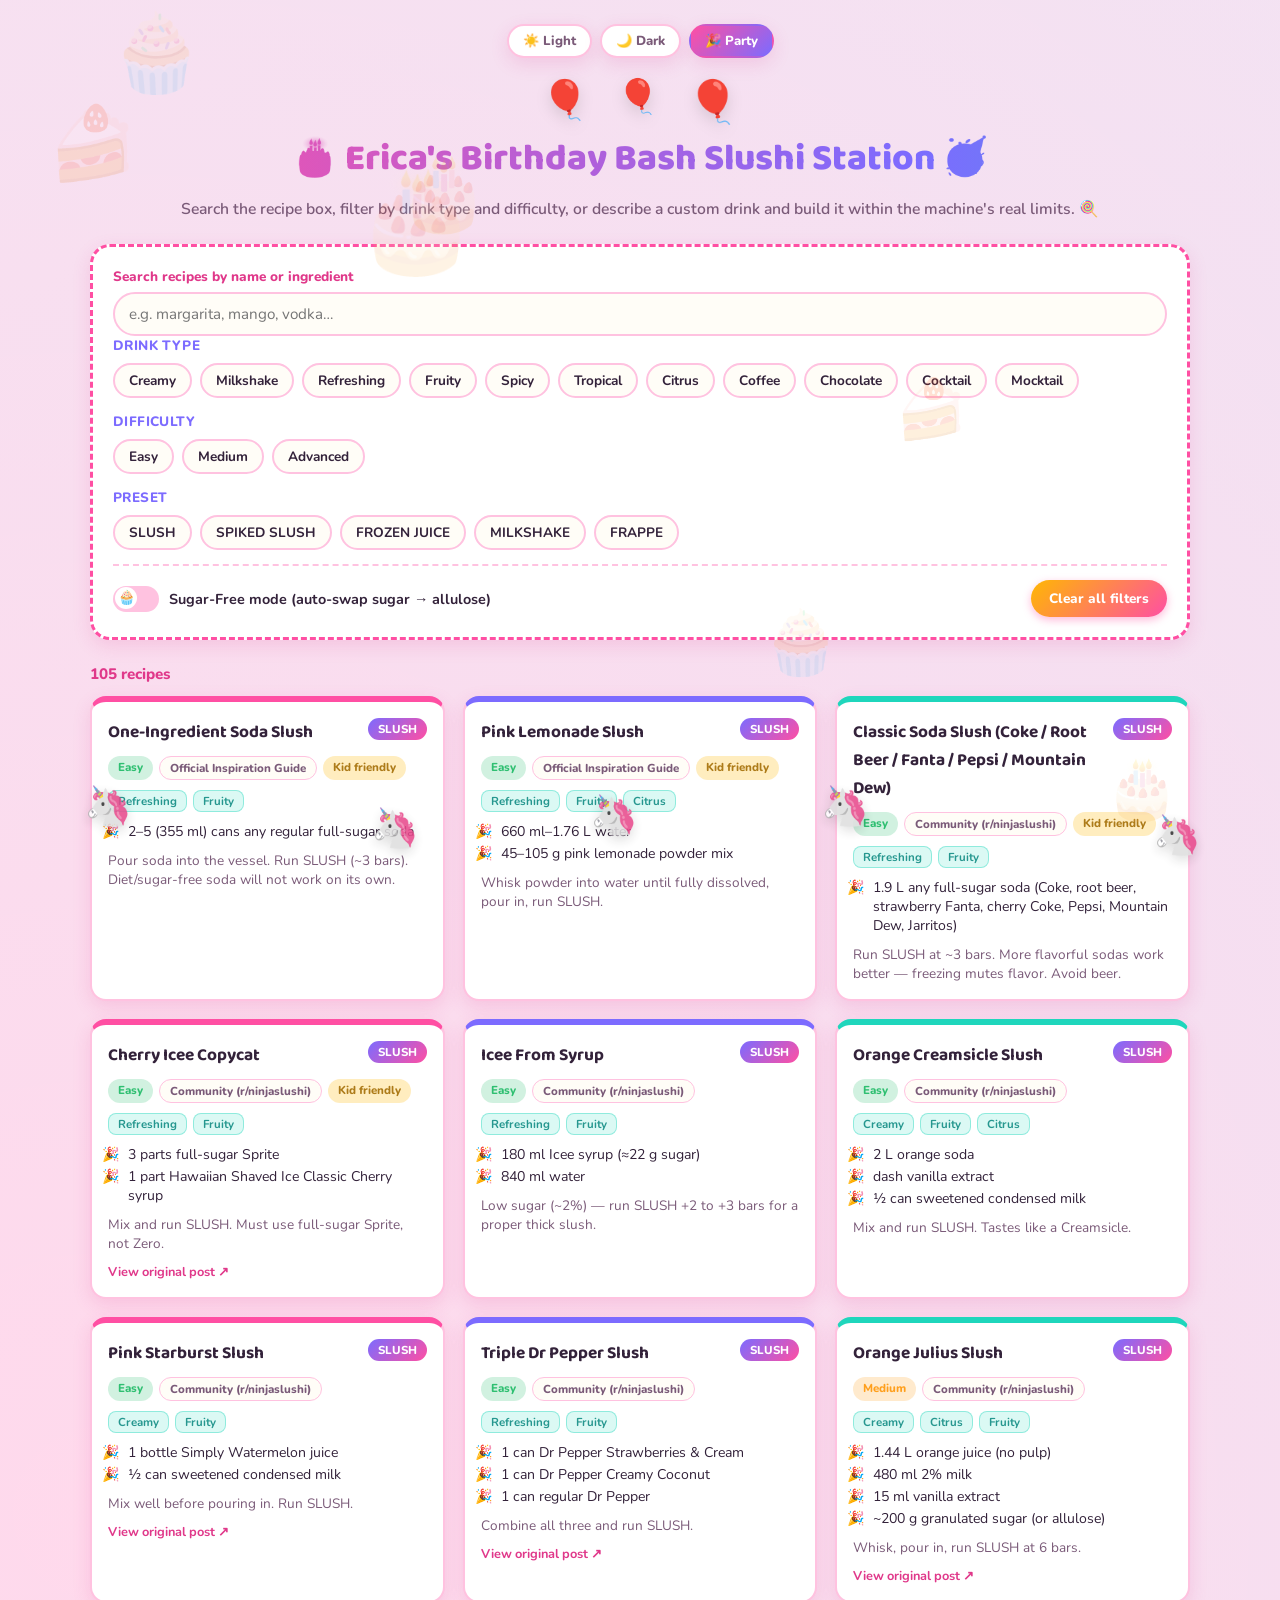
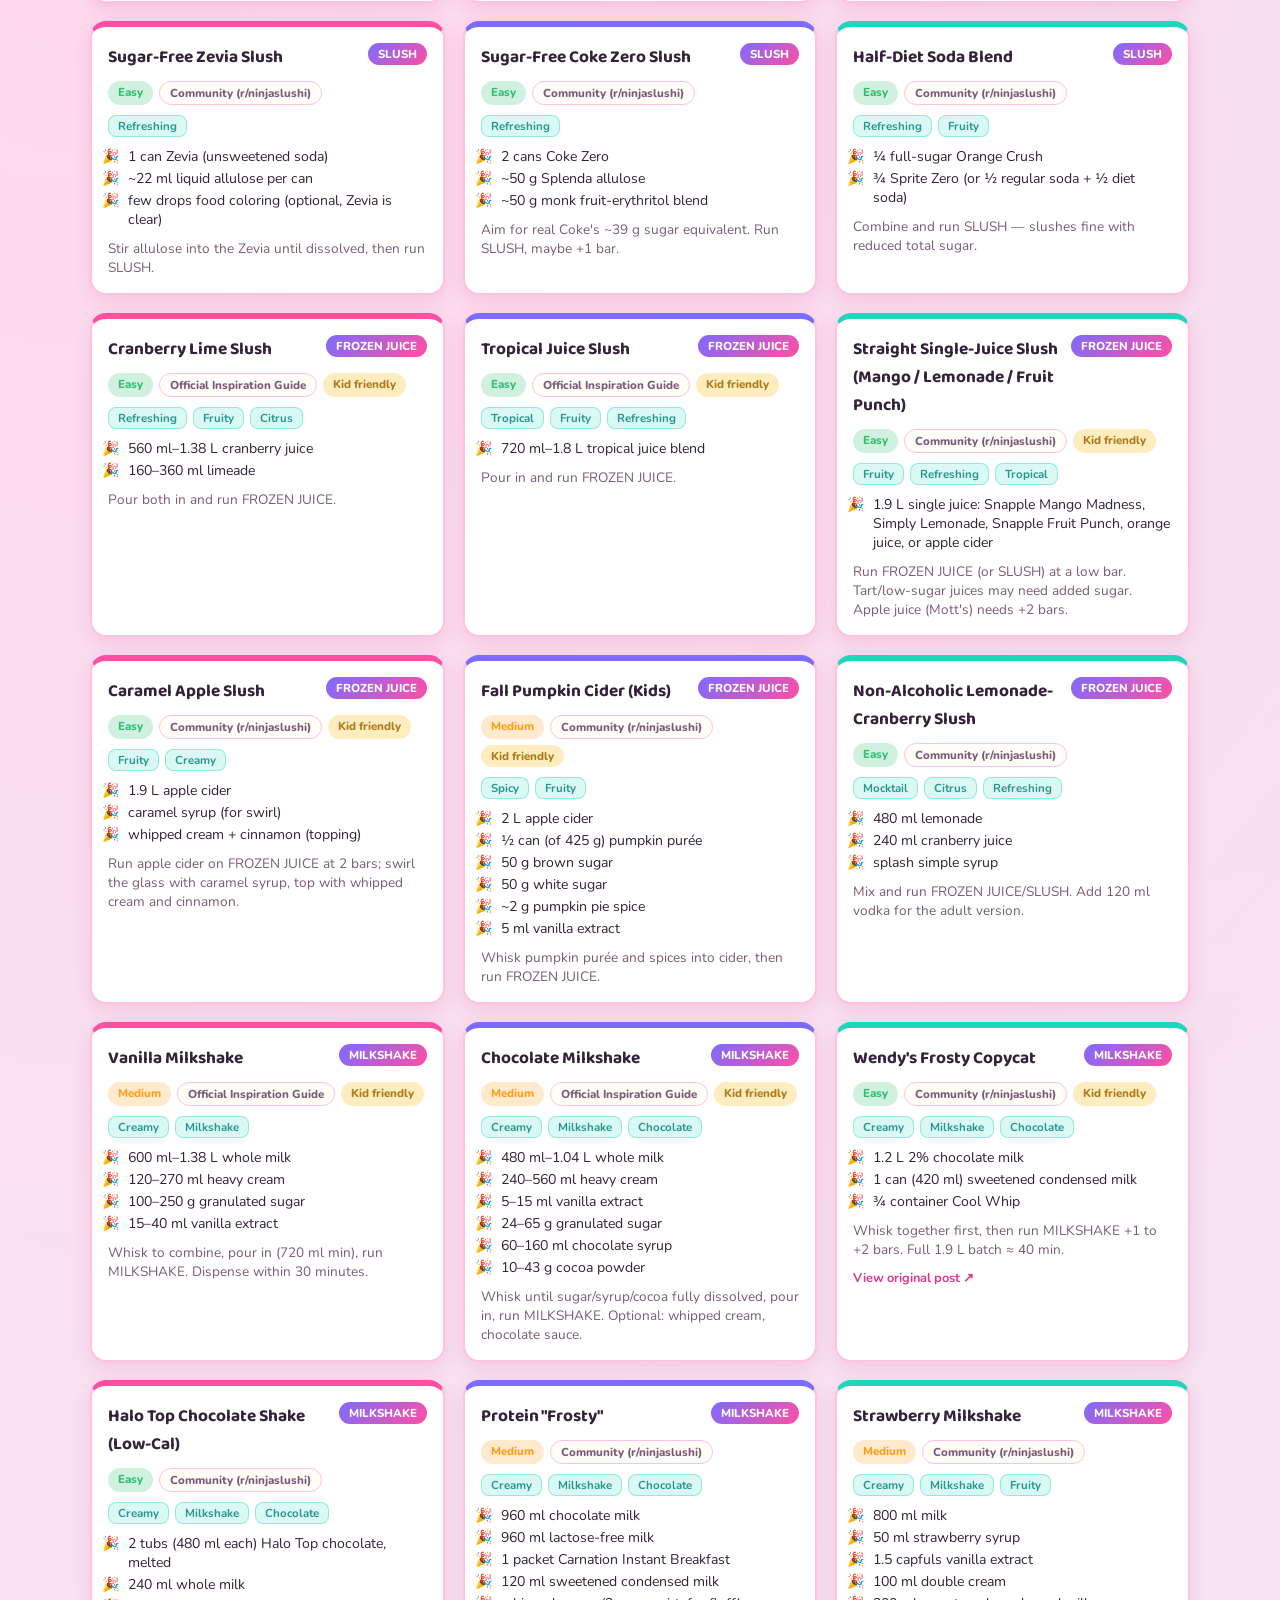
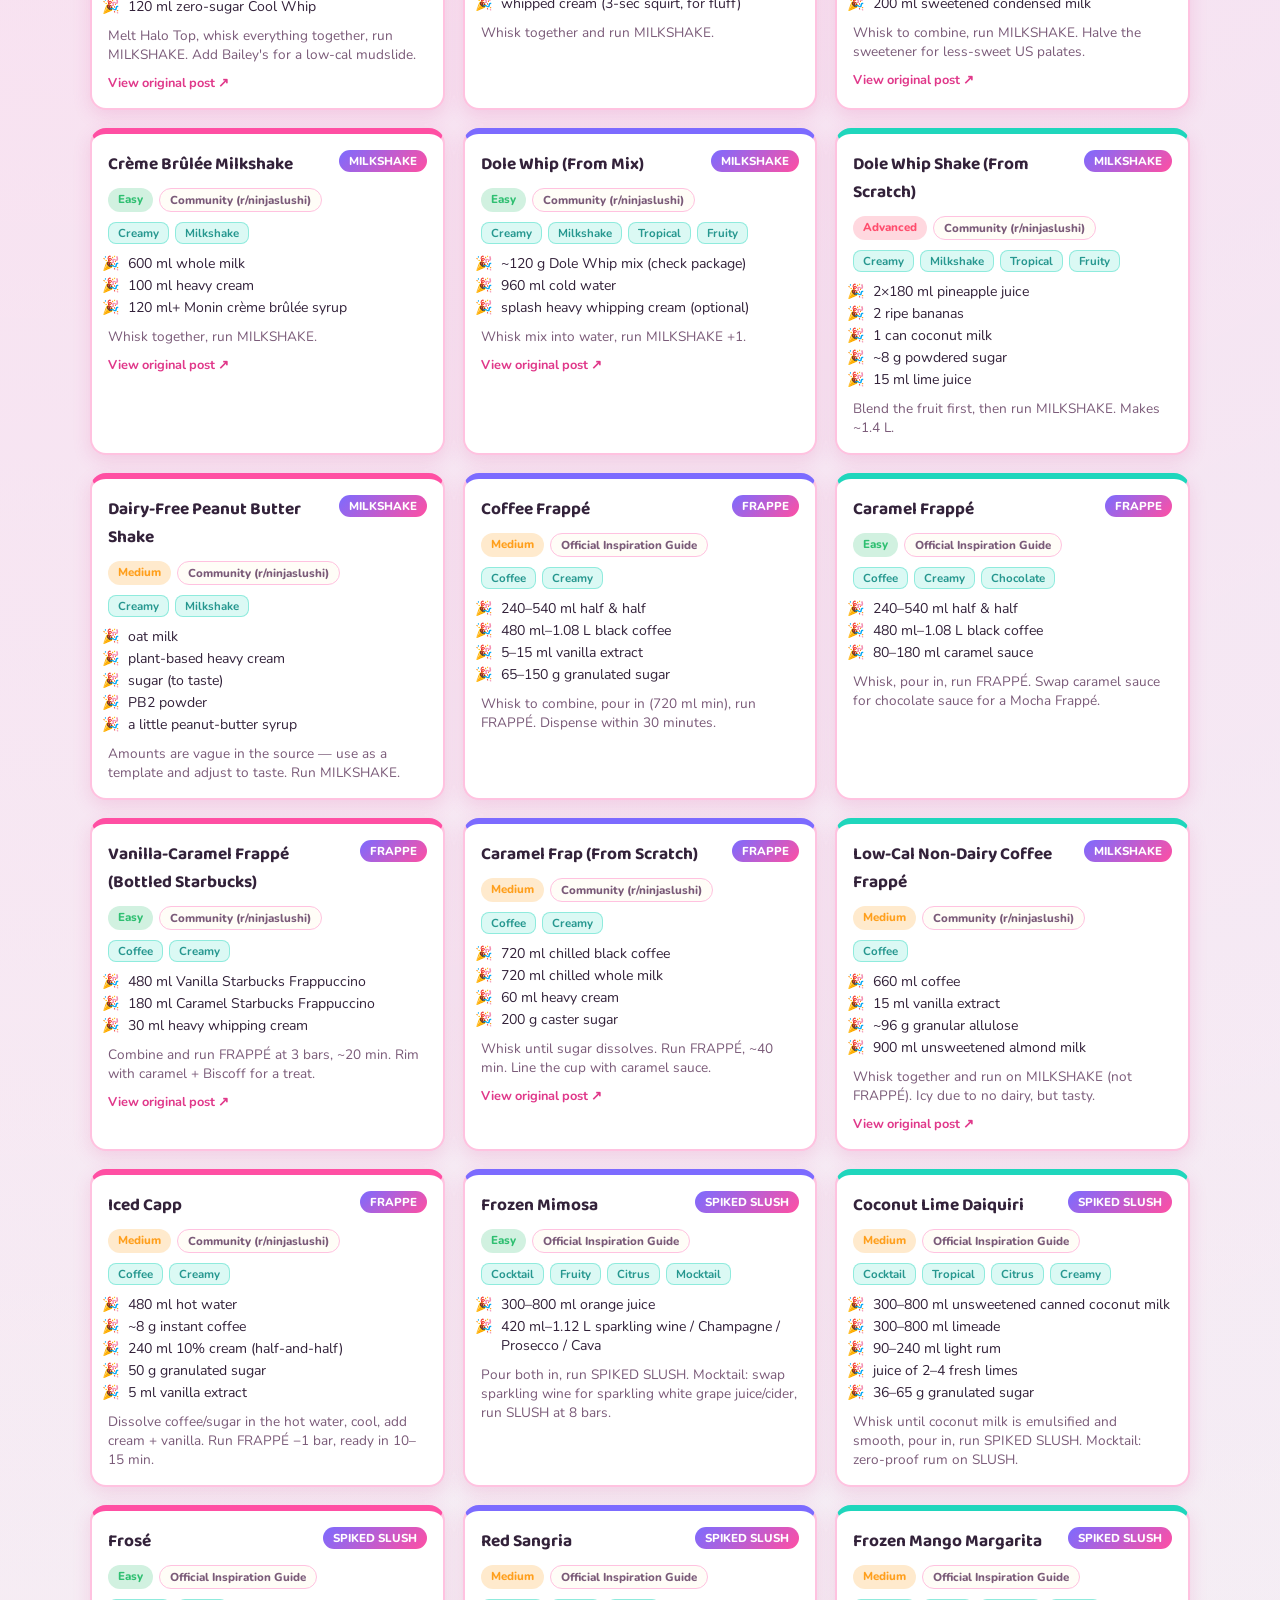
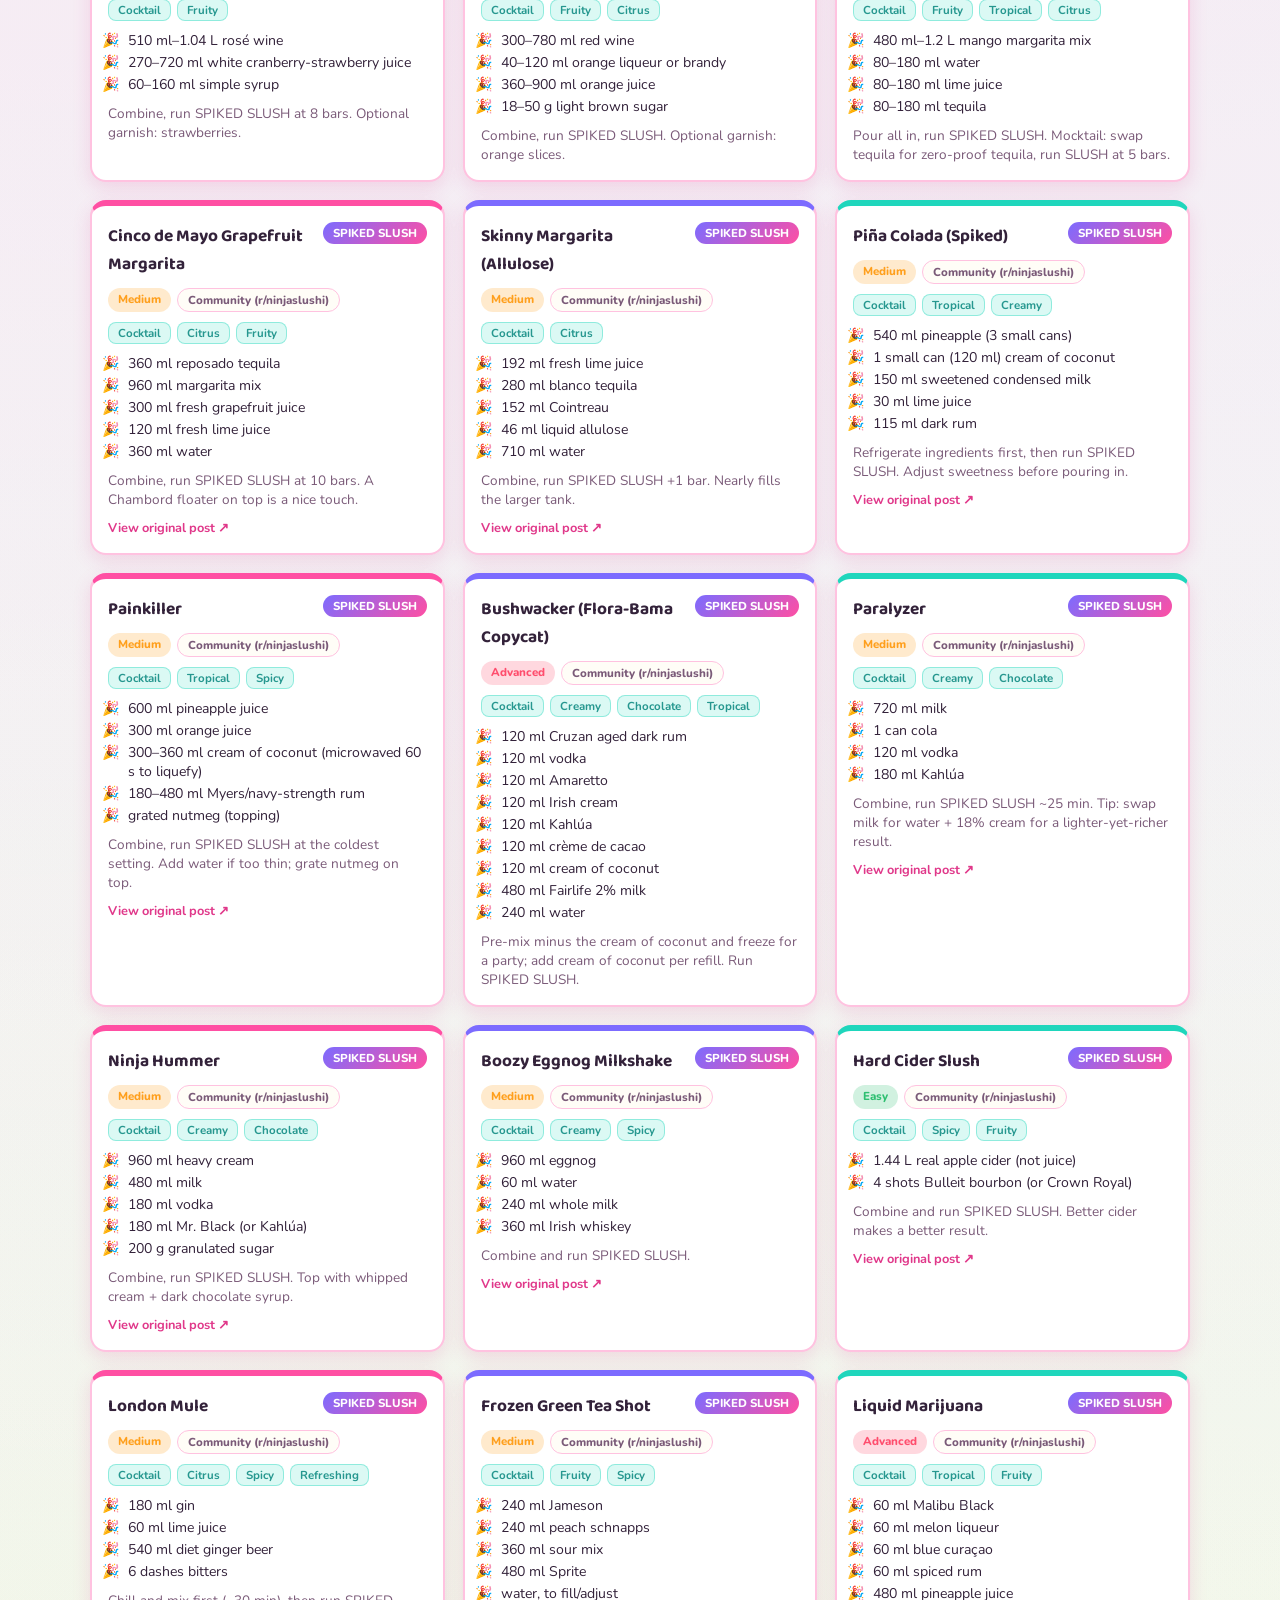
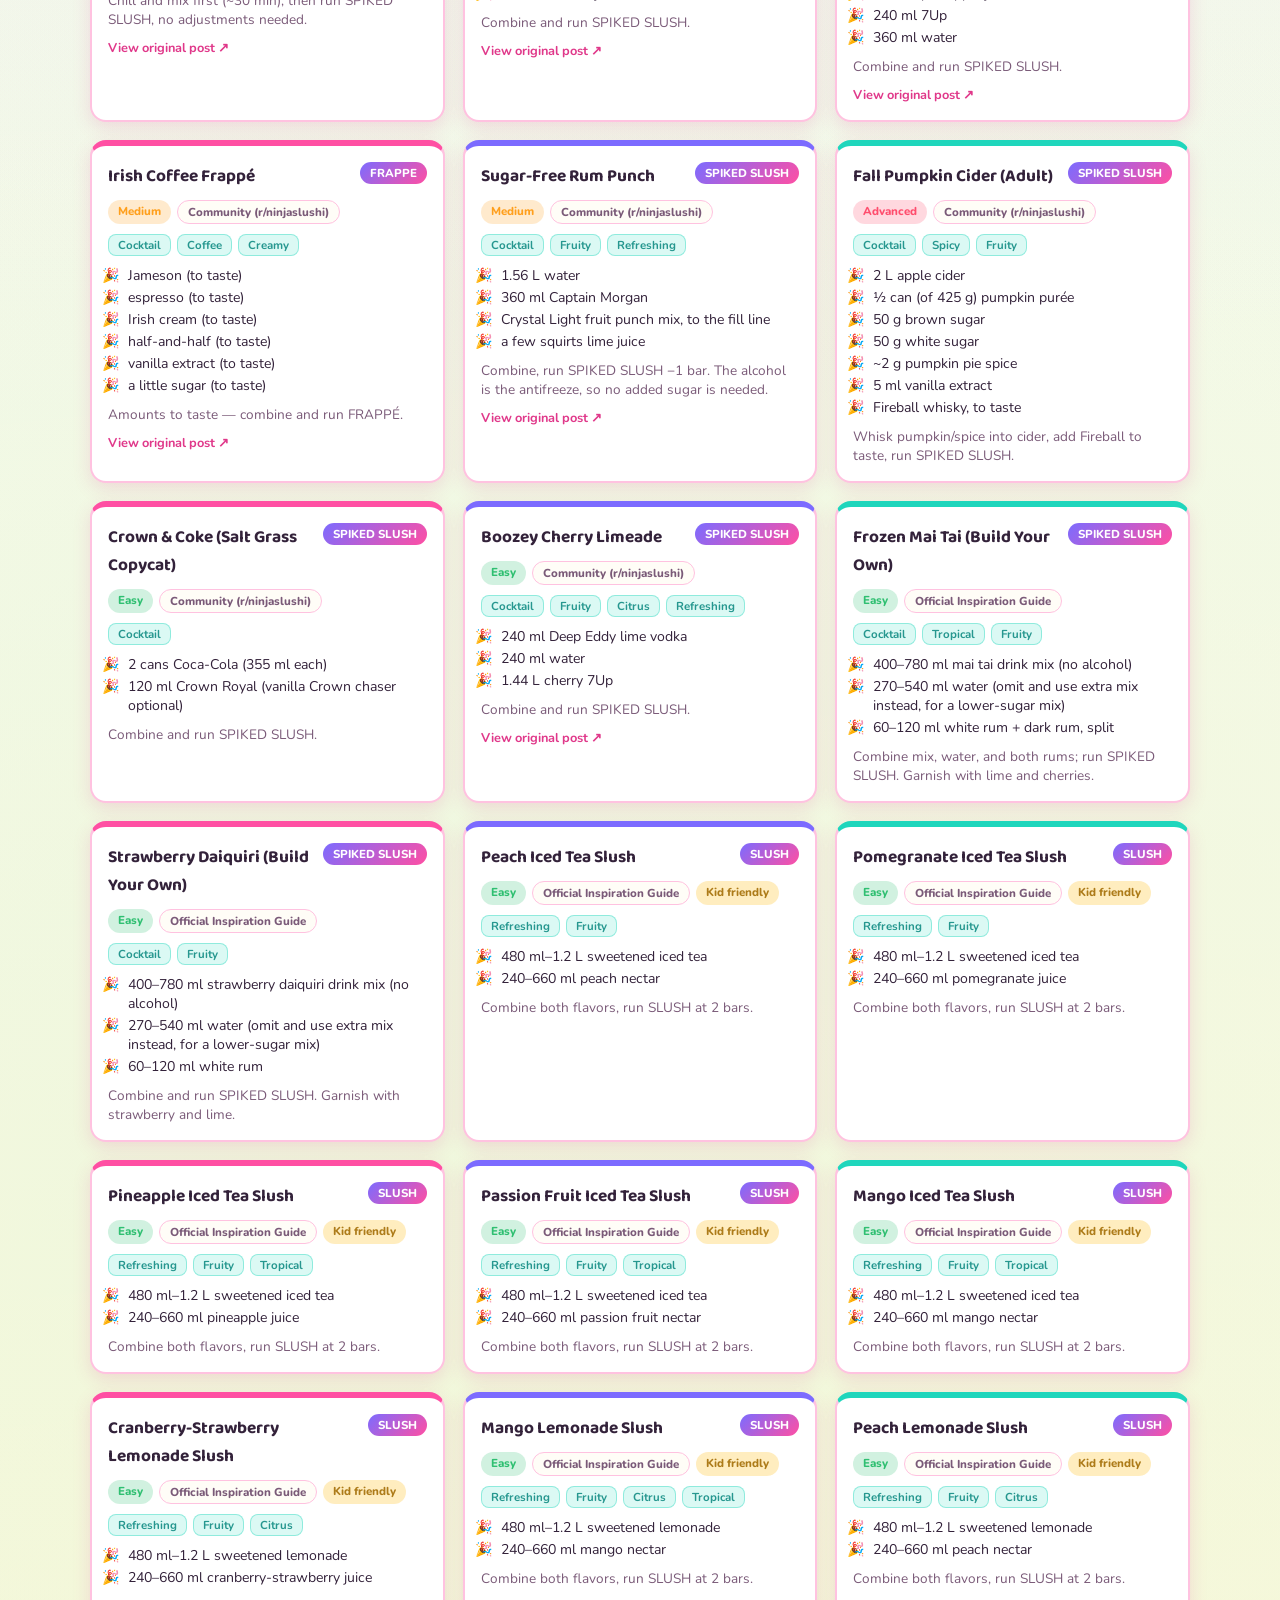
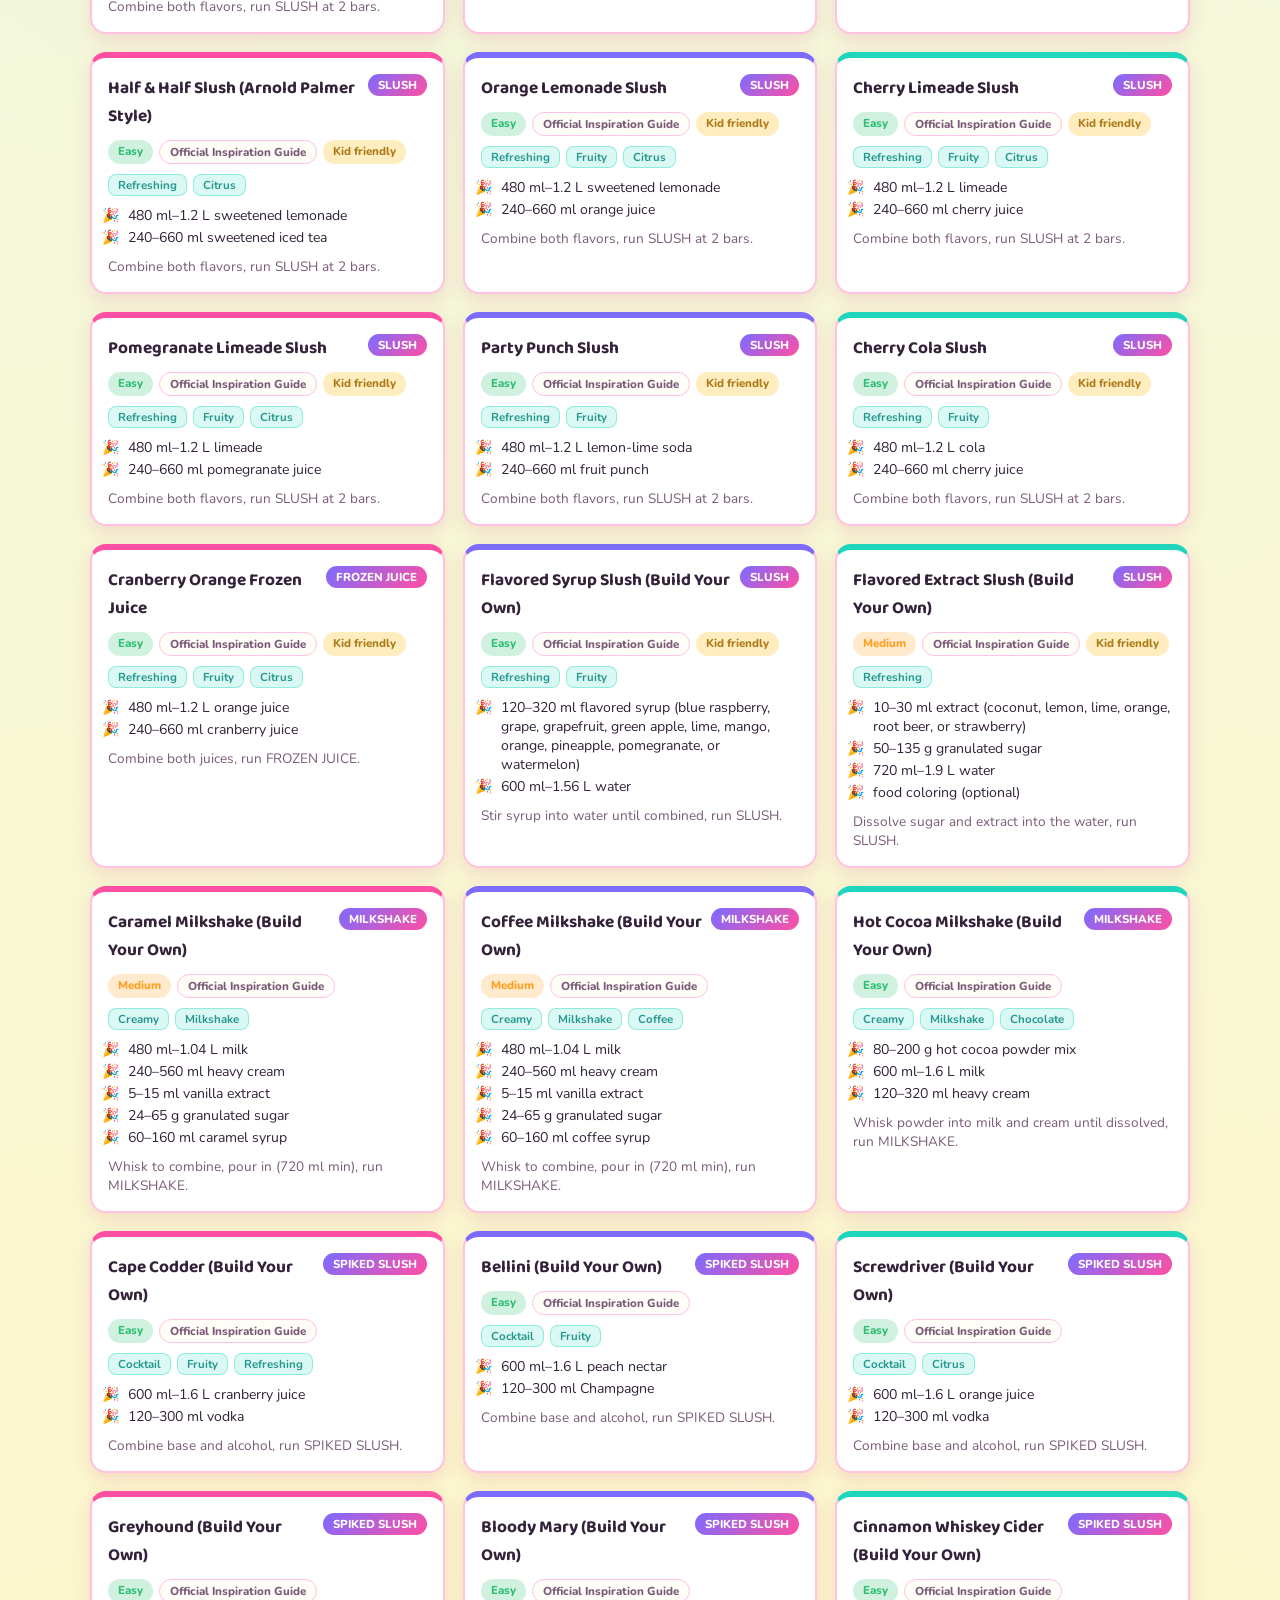
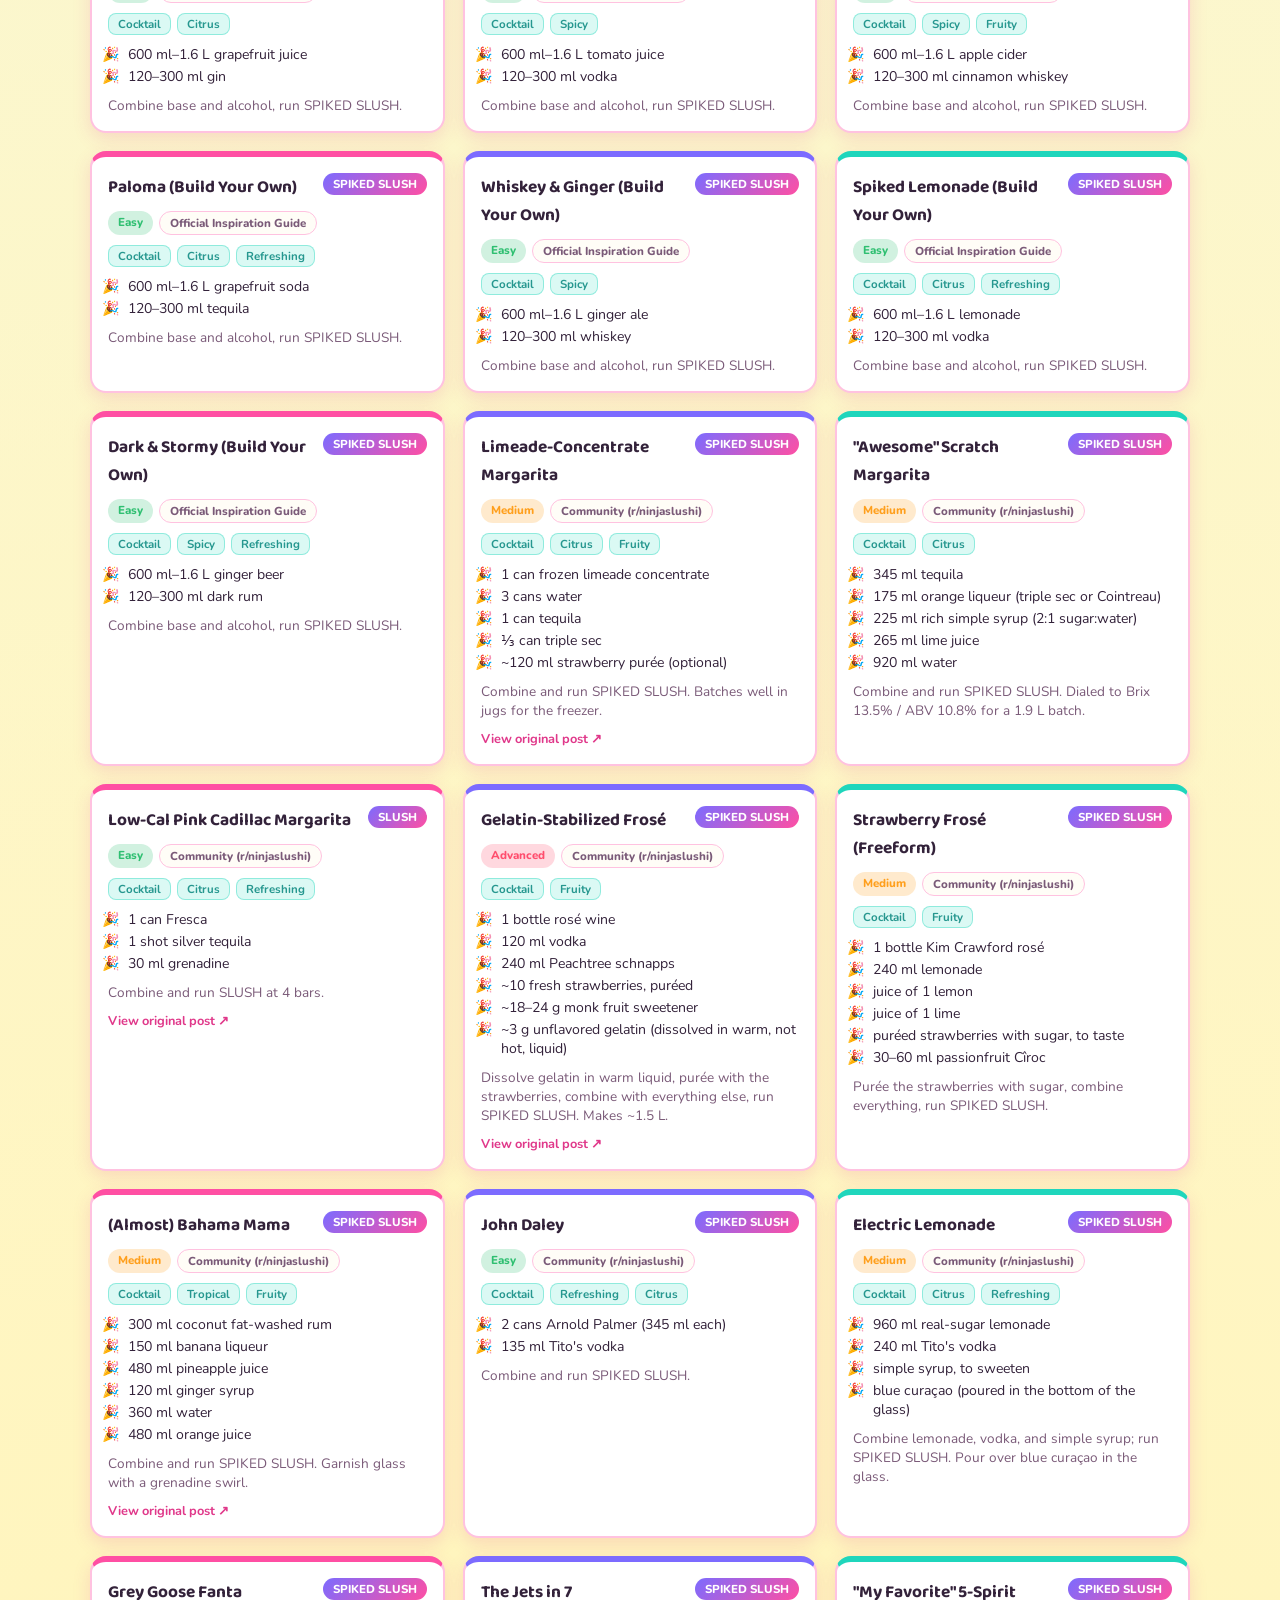
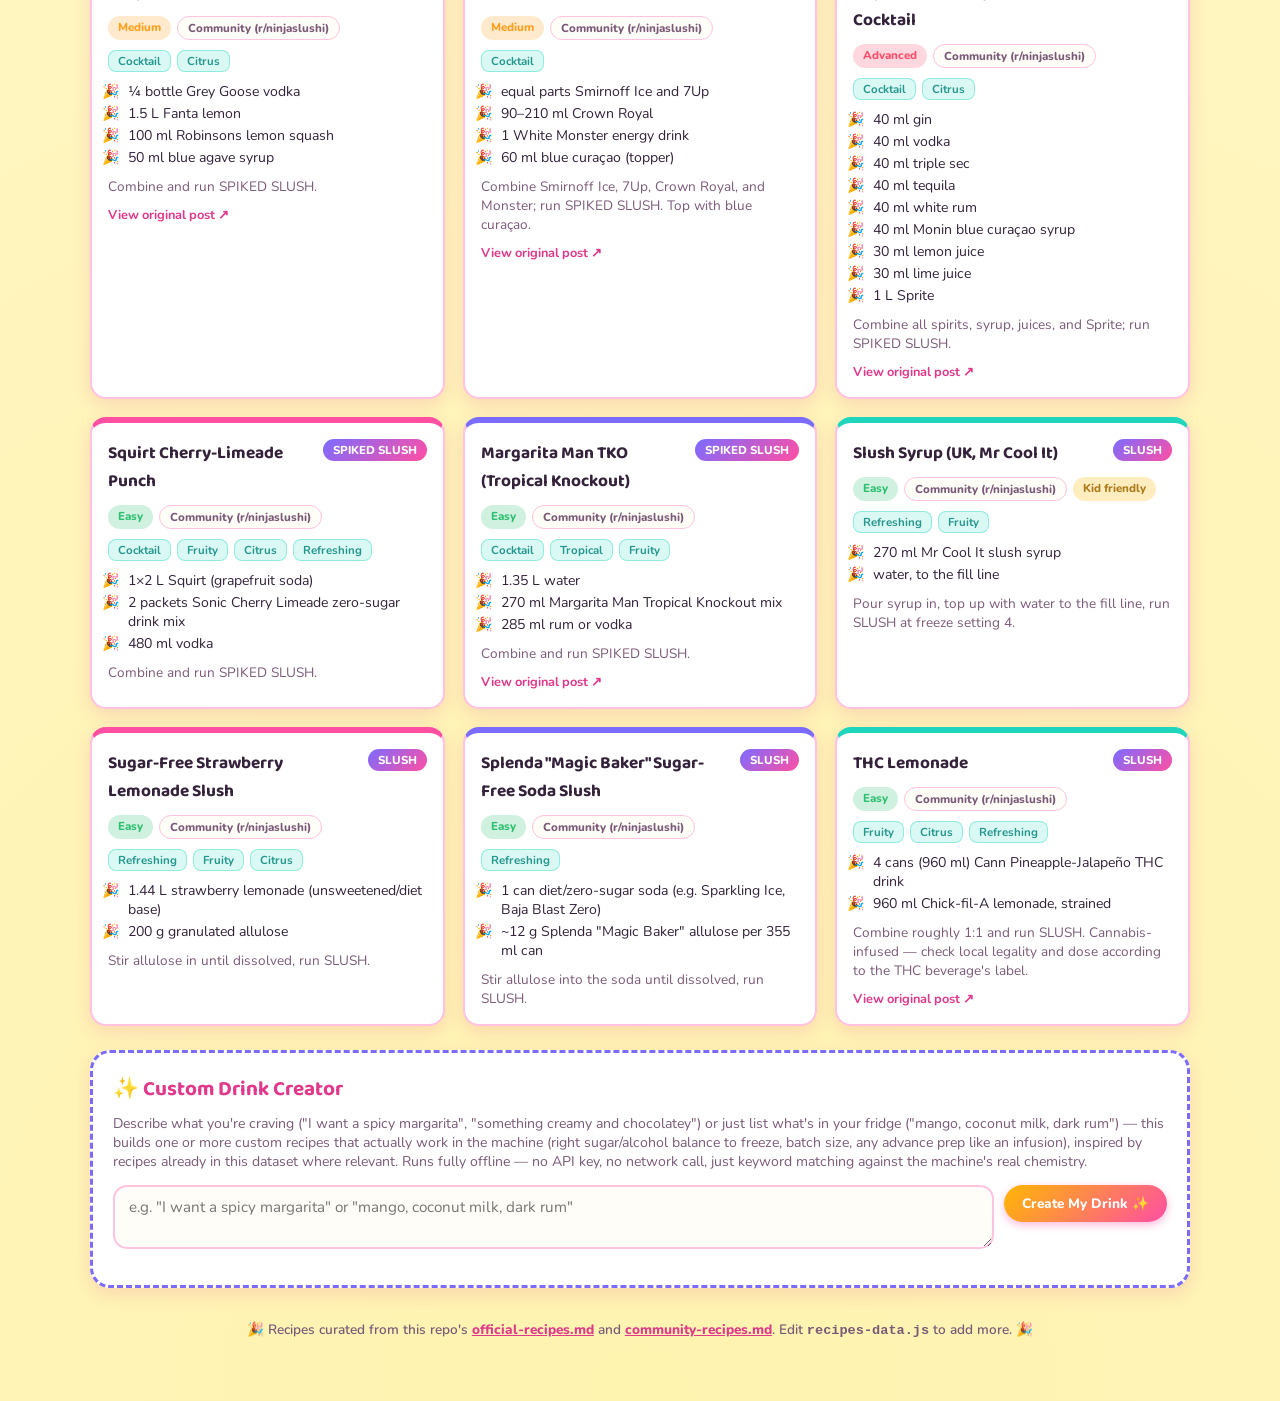
==== docs/index.html @ e8b259af "Replace Anthropic API custom-drink generator with an offline rule-based one Per feedback, drops the " ====
<!DOCTYPE html>
<html lang="en">
<head>
<meta charset="UTF-8" />
<script>
  // Apply the saved theme before first paint, to avoid a flash of the
  // wrong theme. Falls back to "party" (this app's default personality)
  // if nothing is stored yet or storage is unavailable.
  (function () {
    try {
      var t = localStorage.getItem("ninja-slushi-theme") || "party";
      document.documentElement.setAttribute("data-theme", t);
    } catch (e) {
      document.documentElement.setAttribute("data-theme", "party");
    }
  })();
</script>
<meta name="viewport" content="width=device-width, initial-scale=1.0" />
<title>Ninja Slushi Recipe Finder</title>
<link rel="preconnect" href="https://fonts.googleapis.com" />
<link rel="preconnect" href="https://fonts.gstatic.com" crossorigin />
<link href="https://fonts.googleapis.com/css2?family=Baloo+2:wght@500;700;800&family=Nunito:wght@400;600;700&display=swap" rel="stylesheet" />
<link rel="stylesheet" href="styles.css" />
</head>
<body>
  <div class="confetti-field" id="confettiField" aria-hidden="true"></div>
  <div class="cake-field" id="cakeField" aria-hidden="true"></div>
  <div class="unicorn-field" id="unicornField" aria-hidden="true"></div>

  <div class="theme-switcher" role="group" aria-label="Theme">
    <button type="button" class="theme-btn" data-theme-choice="light" title="Light mode">☀️ Light</button>
    <button type="button" class="theme-btn" data-theme-choice="dark" title="Dark mode">🌙 Dark</button>
    <button type="button" class="theme-btn" data-theme-choice="party" title="Birthday party mode">🎉 Party</button>
  </div>

  <header class="app-header">
    <div class="balloon-row" aria-hidden="true">
      <span class="balloon balloon-1">🎈</span>
      <span class="balloon balloon-2">🎈</span>
      <span class="balloon balloon-3">🎈</span>
    </div>
    <h1>🎂 Erica's Birthday Bash Slushi Station <span class="wiggle">🥳</span></h1>
    <p class="subtitle">
      Search the recipe box, filter by drink type and difficulty, or describe a
      custom drink and build it within the machine's real limits. 🍭
    </p>
  </header>

  <main class="app-main">
    <section class="controls">
      <div class="field">
        <label for="query">Search recipes by name or ingredient</label>
        <input id="query" type="search" placeholder="e.g. margarita, mango, vodka…" autocomplete="off" />
      </div>

      <div class="filter-group">
        <span class="filter-label">Drink type</span>
        <div id="tagFilters" class="chip-row"></div>
      </div>

      <div class="filter-group">
        <span class="filter-label">Difficulty</span>
        <div id="difficultyFilters" class="chip-row"></div>
      </div>

      <div class="filter-group">
        <span class="filter-label">Preset</span>
        <div id="presetFilters" class="chip-row"></div>
      </div>

      <div class="bottom-row">
        <label class="switch-label">
          <input type="checkbox" id="sugarFreeToggle" />
          <span class="switch"></span>
          Sugar-Free mode (auto-swap sugar → allulose)
        </label>
        <button id="clearFilters" type="button" class="clear-btn">Clear all filters</button>
      </div>
    </section>

    <section class="results-section">
      <div class="results-header">
        <span id="resultCount"></span>
      </div>
      <div id="results" class="results-grid"></div>
    </section>

    <section class="custom-section">
      <div class="custom-header">
        <h2>✨ Custom Drink Creator</h2>
      </div>
      <p class="custom-blurb">
        Describe what you're craving ("I want a spicy margarita", "something
        creamy and chocolatey") or just list what's in your fridge ("mango,
        coconut milk, dark rum") — this builds one or more custom recipes that
        actually work in the machine (right sugar/alcohol balance to freeze,
        batch size, any advance prep like an infusion), inspired by recipes
        already in this dataset where relevant. Runs fully offline — no API
        key, no network call, just keyword matching against the machine's
        real chemistry.
      </p>

      <div class="custom-input-row">
        <textarea id="customPrompt" rows="2" placeholder='e.g. "I want a spicy margarita" or "mango, coconut milk, dark rum"'></textarea>
        <button id="generateCustomBtn" type="button" class="clear-btn generate-btn">Create My Drink ✨</button>
      </div>

      <p id="customStatus" class="custom-status" hidden></p>
      <div id="customResults" class="results-grid custom-results-grid"></div>
    </section>
  </main>

  <footer class="app-footer">
    <p>
      🎉 Recipes curated from this repo's
      <a href="https://github.com/applecow5000/ninja-slushi-skill/blob/master/references/official-recipes.md">official-recipes.md</a> and
      <a href="https://github.com/applecow5000/ninja-slushi-skill/blob/master/references/community-recipes.md">community-recipes.md</a>.
      Edit <code>recipes-data.js</code> to add more. 🎉
    </p>
  </footer>

  <script src="recipes-data.js"></script>
  <script src="app.js"></script>
</body>
</html>
---- docs/styles.css ----
/* ===========================================================================
 * Three themes, switched via [data-theme] on <html>: "light", "dark", "party".
 * Colorful accent hues (pink/purple/teal/gold) stay consistent across all
 * three — only the background/surface/text values and the extra birthday
 * decorations (confetti, cake shapes, dancing unicorns, balloons) change.
 * Decorations are party-mode only; light/dark stay clean and calm.
 * ========================================================================= */

:root {
  /* Fallback (identical to light) in case JS/data-theme hasn't applied yet */
  --bg: #ffffff;
  --bg-grad-1: #ffe9f2;
  --bg-grad-2: #eaf5ff;
  --bg-grad-3: #fffaea;
  --surface: #ffffff;
  --border: #f0d3e4;
  --text: #2c2233;
  --text-muted: #6e5c73;
  --accent: #ff5da2;
  --accent-dark: #d81b7f;
  --accent2: #6a5ef5;
  --accent3: #0fae98;
  --gold: #e69500;
  --easy: #1f9d5c;
  --medium: #d97f00;
  --advanced: #e0345a;
  --sugar-free: #7a3fe0;
  --shadow: 0 4px 14px rgba(180, 60, 130, 0.1);
  color-scheme: light;
}

:root[data-theme="light"] {
  --bg: #ffffff;
  --bg-grad-1: #ffe9f2;
  --bg-grad-2: #eaf5ff;
  --bg-grad-3: #fffaea;
  --surface: #ffffff;
  --border: #f0d3e4;
  --text: #2c2233;
  --text-muted: #6e5c73;
  --accent: #ff5da2;
  --accent-dark: #d81b7f;
  --accent2: #6a5ef5;
  --accent3: #0fae98;
  --gold: #e69500;
  --easy: #1f9d5c;
  --medium: #d97f00;
  --advanced: #e0345a;
  --sugar-free: #7a3fe0;
  --shadow: 0 4px 14px rgba(180, 60, 130, 0.1);
  color-scheme: light;
}

:root[data-theme="dark"] {
  --bg: #1a1220;
  --bg-grad-1: #2a1730;
  --bg-grad-2: #101d2c;
  --bg-grad-3: #241d0f;
  --surface: #251a2c;
  --border: #422b49;
  --text: #f6ecfa;
  --text-muted: #c3aac9;
  --accent: #ff77b3;
  --accent-dark: #ffa6cf;
  --accent2: #a698ff;
  --accent3: #4de3cd;
  --gold: #ffd166;
  --easy: #56e090;
  --medium: #ffb84d;
  --advanced: #ff7a90;
  --sugar-free: #b58bff;
  --shadow: 0 6px 20px rgba(0, 0, 0, 0.45);
  color-scheme: dark;
}

:root[data-theme="party"] {
  /* Lighter & brighter than a normal light mode, with extra decorations */
  --bg: #fffdf7;
  --bg-grad-1: #ffd9ec;
  --bg-grad-2: #d8f0ff;
  --bg-grad-3: #fff3b0;
  --surface: #ffffff;
  --border: #ffc2e0;
  --text: #33223a;
  --text-muted: #7a5a78;
  --accent: #ff4fa3;
  --accent-dark: #e0388a;
  --accent2: #7c6bff;
  --accent3: #1fd6bc;
  --gold: #ffb703;
  --easy: #2fbf71;
  --medium: #ff9f1c;
  --advanced: #ff4d6d;
  --sugar-free: #9a5cff;
  --shadow: 0 6px 18px rgba(224, 56, 138, 0.15);
  color-scheme: light;
}

* { box-sizing: border-box; }

body {
  margin: 0;
  min-height: 100vh;
  background:
    radial-gradient(circle at 10% 15%, var(--bg-grad-1) 0%, transparent 42%),
    radial-gradient(circle at 90% 10%, var(--bg-grad-2) 0%, transparent 46%),
    radial-gradient(circle at 50% 95%, var(--bg-grad-3) 0%, transparent 52%),
    var(--bg);
  color: var(--text);
  font-family: "Nunito", -apple-system, BlinkMacSystemFont, "Segoe UI", Roboto, Helvetica, Arial, sans-serif;
  padding: 0 16px;
  padding-block: 24px 48px;
  position: relative;
  overflow-x: hidden;
}

/* Party mode gets bigger, more saturated gradient blobs */
:root[data-theme="party"] body {
  background:
    radial-gradient(circle at 8% 12%, var(--bg-grad-1) 0%, transparent 48%),
    radial-gradient(circle at 92% 8%, var(--bg-grad-2) 0%, transparent 50%),
    radial-gradient(circle at 50% 100%, var(--bg-grad-3) 0%, transparent 58%),
    radial-gradient(circle at 30% 60%, color-mix(in srgb, var(--accent3) 10%, transparent) 0%, transparent 45%),
    var(--bg);
}

h1, h2, h3 {
  font-family: "Baloo 2", "Nunito", sans-serif;
}

/* ---------------------------------------------------------------------
 * Theme switcher
 * ------------------------------------------------------------------- */

.theme-switcher {
  position: sticky;
  top: 12px;
  z-index: 5;
  display: flex;
  justify-content: center;
  gap: 8px;
  margin: 0 auto 16px;
  max-width: 1100px;
  flex-wrap: wrap;
}

.theme-btn {
  font-family: inherit;
  font-weight: 800;
  font-size: 0.82rem;
  border: 2px solid var(--border);
  background: var(--surface);
  color: var(--text-muted);
  padding: 6px 14px;
  border-radius: 999px;
  cursor: pointer;
  box-shadow: var(--shadow);
  transition: transform 0.12s ease, color 0.15s, border-color 0.15s;
}

.theme-btn:hover {
  transform: translateY(-1px);
  color: var(--text);
}

.theme-btn.active {
  background: linear-gradient(135deg, var(--accent), var(--accent2));
  border-color: transparent;
  color: #fff;
}

/* ---------------------------------------------------------------------
 * Party-mode-only decorative fields (confetti, cake shapes, unicorns,
 * balloons, the wiggling emoji, and the animated rainbow title).
 * Hidden entirely in light/dark; also respects prefers-reduced-motion.
 * ------------------------------------------------------------------- */

.confetti-field,
.cake-field,
.unicorn-field,
.balloon-row,
.wiggle {
  display: none;
}

:root[data-theme="party"] .confetti-field,
:root[data-theme="party"] .cake-field,
:root[data-theme="party"] .unicorn-field,
:root[data-theme="party"] .balloon-row,
:root[data-theme="party"] .wiggle {
  display: block;
}

:root[data-theme="party"] .balloon-row {
  display: flex;
}

:root[data-theme="party"] .wiggle {
  display: inline-block;
}

.confetti-field,
.cake-field,
.unicorn-field {
  position: fixed;
  inset: 0;
  pointer-events: none;
  overflow: hidden;
  /* Above the card grid (z-index 1) so pieces stay visible while scrolling,
     not hidden behind opaque card backgrounds; low opacity + pointer-events:
     none keep them from interfering with reading or clicking. */
  z-index: 2;
}

.confetti-piece {
  position: absolute;
  top: -40px;
  font-size: 1.1rem;
  opacity: 0.8;
  animation: confetti-fall linear infinite;
  will-change: transform;
}

@keyframes confetti-fall {
  0% { transform: translateY(-5vh) rotate(0deg); opacity: 0; }
  8% { opacity: 0.85; }
  100% { transform: translateY(105vh) rotate(360deg); opacity: 0.6; }
}

.cake-piece {
  position: absolute;
  opacity: 0.16;
  animation: cake-drift ease-in-out infinite;
  will-change: transform;
}

@keyframes cake-drift {
  0%, 100% { transform: translate(0, 0) rotate(-6deg); }
  50% { transform: translate(18px, -22px) rotate(6deg); }
}

.unicorn-piece {
  position: absolute;
  bottom: 4%;
  font-size: 2.4rem;
  opacity: 0.88;
  animation: unicorn-dance 2.6s ease-in-out infinite;
  will-change: transform;
  filter: drop-shadow(0 4px 6px rgba(0, 0, 0, 0.15));
}

@keyframes unicorn-dance {
  0%, 100% { transform: translateX(0) translateY(0) rotate(-8deg); }
  25% { transform: translateX(14px) translateY(-14px) rotate(8deg); }
  50% { transform: translateX(0) translateY(-4px) rotate(-4deg); }
  75% { transform: translateX(-14px) translateY(-14px) rotate(8deg); }
}

.balloon {
  font-size: 2.4rem;
  display: inline-block;
  animation: balloon-bob 3.2s ease-in-out infinite;
  filter: drop-shadow(0 6px 8px rgba(0, 0, 0, 0.12));
}

.balloon-2 { animation-delay: 0.6s; font-size: 2.1rem; }
.balloon-3 { animation-delay: 1.2s; font-size: 2.6rem; }

@keyframes balloon-bob {
  0%, 100% { transform: translateY(0) rotate(-3deg); }
  50% { transform: translateY(-10px) rotate(3deg); }
}

.wiggle {
  animation: wiggle 1.8s ease-in-out infinite;
}

@keyframes wiggle {
  0%, 100% { transform: rotate(0deg); }
  25% { transform: rotate(-12deg); }
  75% { transform: rotate(12deg); }
}

@media (prefers-reduced-motion: reduce) {
  .confetti-piece, .cake-piece, .unicorn-piece, .balloon, .wiggle, .app-header h1 {
    animation: none !important;
  }
  .confetti-field, .cake-field, .unicorn-field { display: none !important; }
}

/* ---------------------------------------------------------------------
 * Header
 * ------------------------------------------------------------------- */

.app-header {
  max-width: 1100px;
  margin: 0 auto 24px;
  text-align: center;
  position: relative;
  z-index: 1;
}

.balloon-row {
  justify-content: center;
  gap: 28px;
  margin-bottom: -6px;
}

.app-header h1 {
  margin: 4px 0 10px;
  font-size: clamp(1.6rem, 4vw, 2.3rem);
  font-weight: 800;
  color: var(--accent-dark);
}

:root[data-theme="party"] .app-header h1 {
  background: linear-gradient(90deg, var(--accent), var(--accent2), var(--accent3), var(--gold), var(--accent));
  background-size: 300% auto;
  -webkit-background-clip: text;
  background-clip: text;
  color: transparent;
  animation: rainbow-shift 6s linear infinite;
}

@keyframes rainbow-shift {
  to { background-position: 300% center; }
}

.subtitle {
  color: var(--text-muted);
  margin: 0;
  font-size: 0.98rem;
  font-weight: 600;
}

.app-main {
  max-width: 1100px;
  margin: 0 auto;
  position: relative;
  z-index: 1;
}

.controls {
  background: var(--surface);
  border: 3px dashed var(--accent);
  border-radius: 20px;
  padding: 20px;
  margin-bottom: 24px;
  box-shadow: var(--shadow);
}

:root[data-theme="light"] .controls,
:root[data-theme="dark"] .controls {
  border-style: solid;
  border-width: 2px;
}

.search-row {
  display: grid;
  grid-template-columns: 1fr 1fr;
  gap: 16px;
  margin-bottom: 16px;
}

@media (max-width: 640px) {
  .search-row { grid-template-columns: 1fr; }
}

.field {
  display: flex;
  flex-direction: column;
  gap: 6px;
}

.field label {
  font-size: 0.85rem;
  font-weight: 800;
  color: var(--accent-dark);
}

.field input[type="search"] {
  padding: 10px 14px;
  border-radius: 999px;
  border: 2px solid var(--border);
  background: var(--bg);
  color: var(--text);
  font-size: 0.95rem;
  font-family: inherit;
  width: 100%;
}

.field input[type="search"]:focus {
  outline: none;
  border-color: var(--accent2);
  box-shadow: 0 0 0 3px color-mix(in srgb, var(--accent2) 25%, transparent);
}

.filter-group {
  margin-bottom: 14px;
}

.filter-label {
  display: block;
  font-size: 0.85rem;
  font-weight: 800;
  color: var(--accent2);
  margin-bottom: 8px;
  text-transform: uppercase;
  letter-spacing: 0.03em;
}

.chip-row {
  display: flex;
  flex-wrap: wrap;
  gap: 8px;
}

.chip {
  border: 2px solid var(--border);
  background: var(--bg);
  color: var(--text);
  padding: 6px 14px;
  border-radius: 999px;
  font-size: 0.85rem;
  font-weight: 700;
  font-family: inherit;
  cursor: pointer;
  transition: transform 0.12s ease, background 0.15s, color 0.15s, border-color 0.15s, box-shadow 0.15s;
}

.chip:hover {
  border-color: var(--accent);
  transform: translateY(-2px);
}

:root[data-theme="party"] .chip:hover {
  transform: translateY(-2px) rotate(-1deg);
}

.chip.active {
  background: linear-gradient(135deg, var(--accent), var(--accent2));
  border-color: transparent;
  color: #fff;
  box-shadow: 0 4px 10px color-mix(in srgb, var(--accent) 45%, transparent);
  transform: translateY(-1px) scale(1.03);
}

.bottom-row {
  display: flex;
  align-items: center;
  justify-content: space-between;
  flex-wrap: wrap;
  gap: 12px;
  margin-top: 8px;
  padding-top: 14px;
  border-top: 2px dashed var(--border);
}

.switch-label {
  display: inline-flex;
  align-items: center;
  gap: 10px;
  font-size: 0.9rem;
  font-weight: 700;
  cursor: pointer;
  user-select: none;
}

.switch-label input[type="checkbox"] {
  position: absolute;
  opacity: 0;
  width: 0;
  height: 0;
}

.switch {
  position: relative;
  width: 46px;
  height: 26px;
  background: var(--border);
  border-radius: 999px;
  transition: background 0.15s;
  flex-shrink: 0;
}

.switch::before {
  content: "🧁";
  position: absolute;
  top: 1px;
  left: 2px;
  width: 22px;
  height: 22px;
  line-height: 22px;
  text-align: center;
  font-size: 14px;
  background: var(--surface);
  border-radius: 50%;
  transition: transform 0.15s;
}

.switch-label input:checked + .switch {
  background: linear-gradient(135deg, var(--sugar-free), var(--accent3));
}

.switch-label input:checked + .switch::before {
  transform: translateX(20px);
}

.clear-btn {
  background: linear-gradient(135deg, var(--gold), var(--accent));
  border: none;
  color: #fff;
  padding: 9px 18px;
  border-radius: 999px;
  font-size: 0.85rem;
  font-weight: 800;
  font-family: inherit;
  cursor: pointer;
  box-shadow: 0 3px 8px color-mix(in srgb, var(--accent) 40%, transparent);
  transition: transform 0.12s ease;
}

.clear-btn:hover {
  transform: translateY(-2px);
}

.results-header {
  margin-bottom: 12px;
  color: var(--accent-dark);
  font-weight: 800;
  font-size: 0.95rem;
}

.results-grid {
  display: grid;
  grid-template-columns: repeat(auto-fill, minmax(300px, 1fr));
  gap: 18px;
}

.card {
  background: var(--surface);
  border: 2px solid var(--border);
  border-top: 6px solid var(--accent);
  border-radius: 16px;
  padding: 16px;
  display: flex;
  flex-direction: column;
  gap: 10px;
  box-shadow: var(--shadow);
  transition: transform 0.15s ease, box-shadow 0.15s ease;
}

.card:hover {
  transform: translateY(-4px);
  box-shadow: 0 10px 24px color-mix(in srgb, var(--accent) 25%, transparent);
}

:root[data-theme="party"] .card:hover {
  transform: translateY(-4px) rotate(-0.3deg);
}

.card:nth-child(3n+1) { border-top-color: var(--accent); }
.card:nth-child(3n+2) { border-top-color: var(--accent2); }
.card:nth-child(3n+3) { border-top-color: var(--accent3); }

.card-header {
  display: flex;
  align-items: flex-start;
  justify-content: space-between;
  gap: 8px;
}

.card-header h3 {
  margin: 0;
  font-size: 1.08rem;
  font-weight: 700;
}

.badge {
  display: inline-block;
  padding: 3px 10px;
  border-radius: 999px;
  font-size: 0.72rem;
  font-weight: 800;
  white-space: nowrap;
}

.preset-badge {
  background: linear-gradient(135deg, var(--accent2), var(--accent));
  color: #fff;
}

.card-meta {
  display: flex;
  flex-wrap: wrap;
  gap: 6px;
}

.difficulty-easy { background: color-mix(in srgb, var(--easy) 22%, transparent); color: var(--easy); }
.difficulty-medium { background: color-mix(in srgb, var(--medium) 22%, transparent); color: var(--medium); }
.difficulty-advanced { background: color-mix(in srgb, var(--advanced) 22%, transparent); color: var(--advanced); }

.source-badge {
  background: var(--bg);
  border: 1px solid var(--border);
  color: var(--text-muted);
}

.kid-badge {
  background: color-mix(in srgb, var(--gold) 25%, transparent);
  color: color-mix(in srgb, var(--gold) 60%, var(--text));
}

.card-tags {
  display: flex;
  flex-wrap: wrap;
  gap: 6px;
}

.tag-pill {
  background: color-mix(in srgb, var(--accent3) 16%, transparent);
  border: 1px solid color-mix(in srgb, var(--accent3) 40%, transparent);
  border-radius: 8px;
  padding: 2px 9px;
  font-size: 0.72rem;
  font-weight: 700;
  color: color-mix(in srgb, var(--accent3) 65%, var(--text));
}

.ingredient-list {
  margin: 0;
  padding-left: 20px;
  font-size: 0.88rem;
  display: flex;
  flex-direction: column;
  gap: 3px;
}

:root[data-theme="party"] .ingredient-list li::marker {
  content: "🎉  ";
}

.ingredient-list li.sugar-free-adjusted {
  color: var(--sugar-free);
  font-weight: 700;
}

.directions {
  font-size: 0.85rem;
  color: var(--text-muted);
  margin: 0;
}

.sugar-free-note {
  font-size: 0.8rem;
  background: color-mix(in srgb, var(--sugar-free) 14%, transparent);
  border-left: 4px solid var(--sugar-free);
  padding: 8px 10px;
  border-radius: 8px;
  margin: 0;
  color: var(--text);
}

.source-link {
  font-size: 0.8rem;
  color: var(--accent-dark);
  text-decoration: none;
  font-weight: 700;
}

.source-link:hover {
  text-decoration: underline;
}

.empty-state {
  color: var(--text-muted);
  text-align: center;
  padding: 40px 0;
  grid-column: 1 / -1;
  font-weight: 700;
  font-size: 1.05rem;
}

/* ---------------------------------------------------------------------
 * Custom Drink Creator
 * ------------------------------------------------------------------- */

.custom-section {
  background: var(--surface);
  border: 2px solid var(--border);
  border-radius: 20px;
  padding: 20px;
  margin-top: 24px;
  box-shadow: var(--shadow);
}

:root[data-theme="party"] .custom-section {
  border: 3px dashed var(--accent2);
}

.custom-header {
  display: flex;
  align-items: center;
  justify-content: space-between;
  gap: 12px;
  flex-wrap: wrap;
  margin-bottom: 8px;
}

.custom-header h2 {
  margin: 0;
  font-size: 1.3rem;
  color: var(--accent-dark);
}

.custom-blurb {
  color: var(--text-muted);
  font-size: 0.88rem;
  margin: 0 0 14px;
}

.custom-input-row {
  display: flex;
  gap: 10px;
  flex-wrap: wrap;
  align-items: flex-start;
}

.custom-input-row textarea {
  flex: 1 1 280px;
  padding: 10px 14px;
  border-radius: 14px;
  border: 2px solid var(--border);
  background: var(--bg);
  color: var(--text);
  font-size: 0.95rem;
  font-family: inherit;
  resize: vertical;
  min-height: 44px;
}

.custom-input-row textarea:focus {
  outline: none;
  border-color: var(--accent2);
  box-shadow: 0 0 0 3px color-mix(in srgb, var(--accent2) 25%, transparent);
}

.generate-btn {
  white-space: nowrap;
  align-self: flex-start;
}

.generate-btn:disabled {
  opacity: 0.6;
  cursor: wait;
  transform: none;
}

.custom-status {
  margin: 12px 0 0;
  font-size: 0.85rem;
  font-weight: 700;
}

.custom-status.error { color: var(--advanced); }
.custom-status.success { color: var(--easy); }
.custom-status.loading { color: var(--accent2); }

.custom-results-grid {
  margin-top: 16px;
}

.custom-card {
  border-top-color: var(--sugar-free) !important;
  background: linear-gradient(180deg, color-mix(in srgb, var(--sugar-free) 5%, var(--surface)) 0%, var(--surface) 60%);
}

.ai-badge {
  background: linear-gradient(135deg, var(--sugar-free), var(--accent3));
  color: #fff;
}

.prep-label {
  margin: 0;
  font-size: 0.8rem;
  font-weight: 800;
  color: var(--accent2);
  text-transform: uppercase;
  letter-spacing: 0.03em;
}

.prep-list {
  margin: 0;
  padding-left: 20px;
  font-size: 0.86rem;
  color: var(--text-muted);
  display: flex;
  flex-direction: column;
  gap: 4px;
}

.machine-fit-note {
  font-size: 0.8rem;
  background: color-mix(in srgb, var(--accent2) 12%, transparent);
  border-left: 4px solid var(--accent2);
  padding: 8px 10px;
  border-radius: 8px;
  margin: 0;
  color: var(--text);
}

.inspired-by {
  font-size: 0.76rem;
  color: var(--text-muted);
  font-style: italic;
  margin: 0;
}

.app-footer {
  max-width: 1100px;
  margin: 32px auto 0;
  text-align: center;
  font-size: 0.85rem;
  color: var(--text-muted);
  font-weight: 600;
  position: relative;
  z-index: 1;
}

.app-footer a {
  color: var(--accent-dark);
  font-weight: 800;
}

:root[data-theme="party"] body.sugar-free-mode .app-header h1::after {
  content: " 🌿";
}
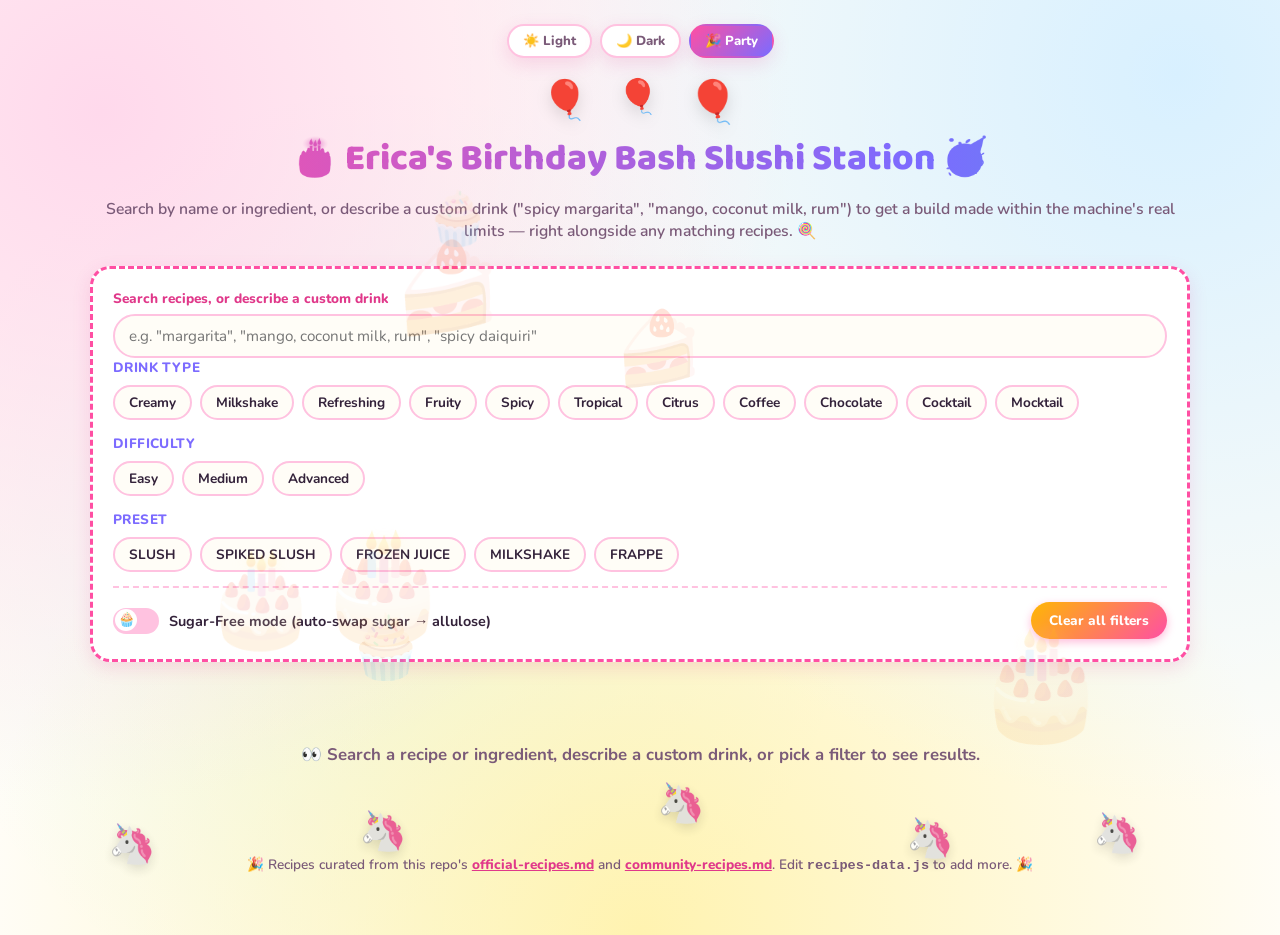
==== commit f38035e0: "Merge custom-drink generator into the main search; no recipes until searched Per feedback: the stand" ====
--- a/docs/index.html
+++ b/docs/index.html
@@ -41,16 +41,17 @@
     </div>
     <h1>🎂 Erica's Birthday Bash Slushi Station <span class="wiggle">🥳</span></h1>
     <p class="subtitle">
-      Search the recipe box, filter by drink type and difficulty, or describe a
-      custom drink and build it within the machine's real limits. 🍭
+      Search by name or ingredient, or describe a custom drink ("spicy
+      margarita", "mango, coconut milk, rum") to get a build made within the
+      machine's real limits — right alongside any matching recipes. 🍭
     </p>
   </header>
 
   <main class="app-main">
     <section class="controls">
       <div class="field">
-        <label for="query">Search recipes by name or ingredient</label>
-        <input id="query" type="search" placeholder="e.g. margarita, mango, vodka…" autocomplete="off" />
+        <label for="query">Search recipes, or describe a custom drink</label>
+        <input id="query" type="search" placeholder='e.g. "margarita", "mango, coconut milk, rum", "spicy daiquiri"' autocomplete="off" />
       </div>
 
       <div class="filter-group">
@@ -84,30 +85,6 @@
       </div>
       <div id="results" class="results-grid"></div>
     </section>
-
-    <section class="custom-section">
-      <div class="custom-header">
-        <h2>✨ Custom Drink Creator</h2>
-      </div>
-      <p class="custom-blurb">
-        Describe what you're craving ("I want a spicy margarita", "something
-        creamy and chocolatey") or just list what's in your fridge ("mango,
-        coconut milk, dark rum") — this builds one or more custom recipes that
-        actually work in the machine (right sugar/alcohol balance to freeze,
-        batch size, any advance prep like an infusion), inspired by recipes
-        already in this dataset where relevant. Runs fully offline — no API
-        key, no network call, just keyword matching against the machine's
-        real chemistry.
-      </p>
-
-      <div class="custom-input-row">
-        <textarea id="customPrompt" rows="2" placeholder='e.g. "I want a spicy margarita" or "mango, coconut milk, dark rum"'></textarea>
-        <button id="generateCustomBtn" type="button" class="clear-btn generate-btn">Create My Drink ✨</button>
-      </div>
-
-      <p id="customStatus" class="custom-status" hidden></p>
-      <div id="customResults" class="results-grid custom-results-grid"></div>
-    </section>
   </main>
 
   <footer class="app-footer">
--- a/docs/styles.css
+++ b/docs/styles.css
@@ -682,93 +682,8 @@
 }
 
 /* ---------------------------------------------------------------------
- * Custom Drink Creator
+ * Custom-built recipe cards (rendered inline in the same results grid)
  * ------------------------------------------------------------------- */
-
-.custom-section {
-  background: var(--surface);
-  border: 2px solid var(--border);
-  border-radius: 20px;
-  padding: 20px;
-  margin-top: 24px;
-  box-shadow: var(--shadow);
-}
-
-:root[data-theme="party"] .custom-section {
-  border: 3px dashed var(--accent2);
-}
-
-.custom-header {
-  display: flex;
-  align-items: center;
-  justify-content: space-between;
-  gap: 12px;
-  flex-wrap: wrap;
-  margin-bottom: 8px;
-}
-
-.custom-header h2 {
-  margin: 0;
-  font-size: 1.3rem;
-  color: var(--accent-dark);
-}
-
-.custom-blurb {
-  color: var(--text-muted);
-  font-size: 0.88rem;
-  margin: 0 0 14px;
-}
-
-.custom-input-row {
-  display: flex;
-  gap: 10px;
-  flex-wrap: wrap;
-  align-items: flex-start;
-}
-
-.custom-input-row textarea {
-  flex: 1 1 280px;
-  padding: 10px 14px;
-  border-radius: 14px;
-  border: 2px solid var(--border);
-  background: var(--bg);
-  color: var(--text);
-  font-size: 0.95rem;
-  font-family: inherit;
-  resize: vertical;
-  min-height: 44px;
-}
-
-.custom-input-row textarea:focus {
-  outline: none;
-  border-color: var(--accent2);
-  box-shadow: 0 0 0 3px color-mix(in srgb, var(--accent2) 25%, transparent);
-}
-
-.generate-btn {
-  white-space: nowrap;
-  align-self: flex-start;
-}
-
-.generate-btn:disabled {
-  opacity: 0.6;
-  cursor: wait;
-  transform: none;
-}
-
-.custom-status {
-  margin: 12px 0 0;
-  font-size: 0.85rem;
-  font-weight: 700;
-}
-
-.custom-status.error { color: var(--advanced); }
-.custom-status.success { color: var(--easy); }
-.custom-status.loading { color: var(--accent2); }
-
-.custom-results-grid {
-  margin-top: 16px;
-}
 
 .custom-card {
   border-top-color: var(--sugar-free) !important;
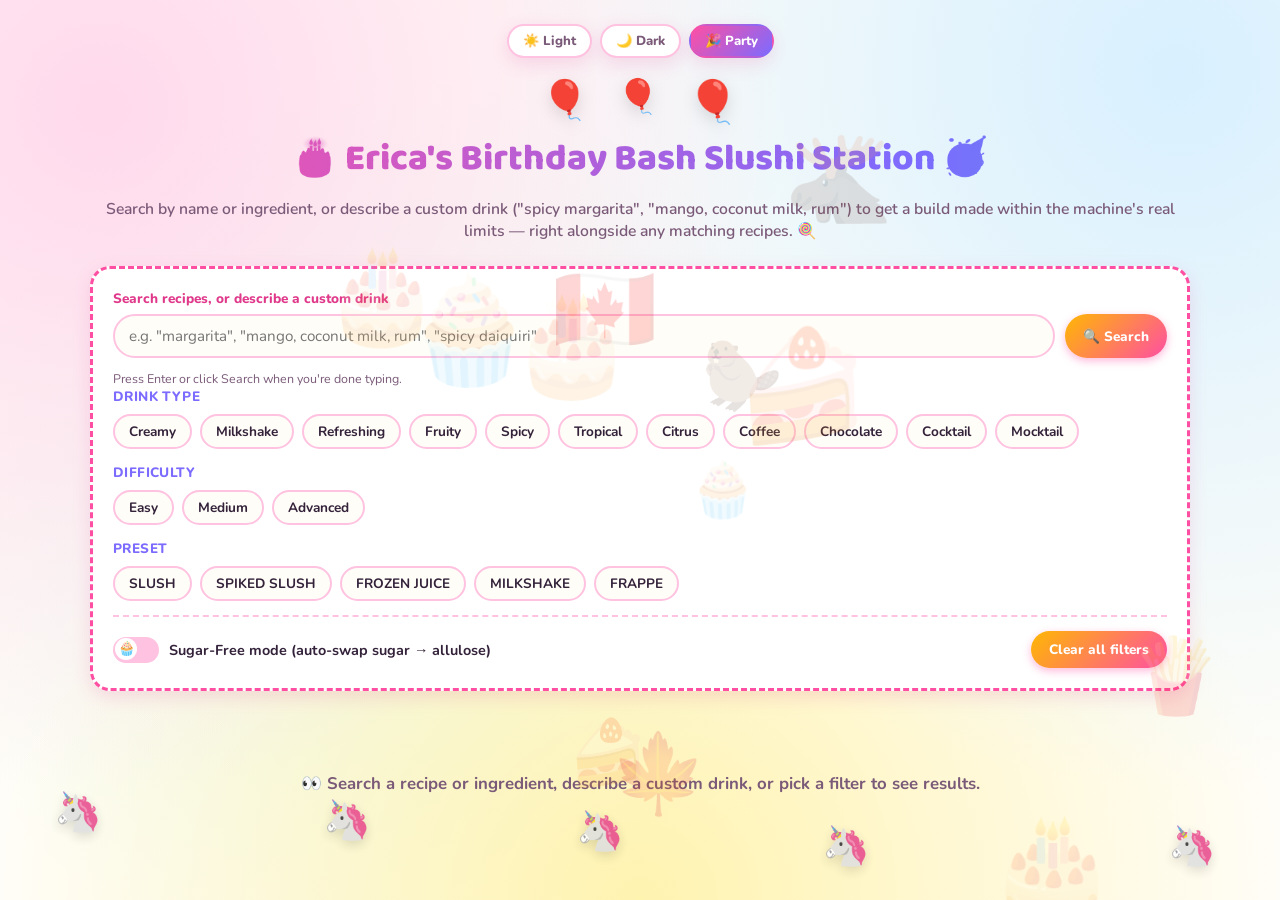
==== commit 81694e49: "Add explicit Search button, remove footer note, add Canadian party decor Per feedback:  - Typing in " ====
--- a/docs/index.html
+++ b/docs/index.html
@@ -26,6 +26,7 @@
   <div class="confetti-field" id="confettiField" aria-hidden="true"></div>
   <div class="cake-field" id="cakeField" aria-hidden="true"></div>
   <div class="unicorn-field" id="unicornField" aria-hidden="true"></div>
+  <div class="cake-field" id="canadaField" aria-hidden="true"></div>
 
   <div class="theme-switcher" role="group" aria-label="Theme">
     <button type="button" class="theme-btn" data-theme-choice="light" title="Light mode">☀️ Light</button>
@@ -51,7 +52,11 @@
     <section class="controls">
       <div class="field">
         <label for="query">Search recipes, or describe a custom drink</label>
-        <input id="query" type="search" placeholder='e.g. "margarita", "mango, coconut milk, rum", "spicy daiquiri"' autocomplete="off" />
+        <div class="search-row">
+          <input id="query" type="search" placeholder='e.g. "margarita", "mango, coconut milk, rum", "spicy daiquiri"' autocomplete="off" />
+          <button id="searchBtn" type="button" class="clear-btn search-btn">🔍 Search</button>
+        </div>
+        <p class="search-hint">Press Enter or click Search when you're done typing.</p>
       </div>
 
       <div class="filter-group">
@@ -87,15 +92,6 @@
     </section>
   </main>
 
-  <footer class="app-footer">
-    <p>
-      🎉 Recipes curated from this repo's
-      <a href="https://github.com/applecow5000/ninja-slushi-skill/blob/master/references/official-recipes.md">official-recipes.md</a> and
-      <a href="https://github.com/applecow5000/ninja-slushi-skill/blob/master/references/community-recipes.md">community-recipes.md</a>.
-      Edit <code>recipes-data.js</code> to add more. 🎉
-    </p>
-  </footer>
-
   <script src="recipes-data.js"></script>
   <script src="app.js"></script>
 </body>
--- a/docs/styles.css
+++ b/docs/styles.css
@@ -356,14 +356,24 @@
 }
 
 .search-row {
-  display: grid;
-  grid-template-columns: 1fr 1fr;
-  gap: 16px;
-  margin-bottom: 16px;
-}
-
-@media (max-width: 640px) {
-  .search-row { grid-template-columns: 1fr; }
+  display: flex;
+  gap: 10px;
+  flex-wrap: wrap;
+  align-items: stretch;
+}
+
+.search-row input {
+  flex: 1 1 240px;
+}
+
+.search-btn {
+  white-space: nowrap;
+}
+
+.search-hint {
+  margin: 6px 0 0;
+  font-size: 0.78rem;
+  color: var(--text-muted);
 }
 
 .field {
@@ -685,6 +695,30 @@
  * Custom-built recipe cards (rendered inline in the same results grid)
  * ------------------------------------------------------------------- */
 
+/* Lets #customSlot sit inside the CSS grid without adding its own nested
+   grid — its children lay out as if they were direct children of #results. */
+.contents {
+  display: contents;
+}
+
+.custom-loading {
+  grid-column: 1 / -1;
+  text-align: center;
+  padding: 20px 0;
+  color: var(--text-muted);
+  font-weight: 700;
+  animation: custom-loading-pulse 1.4s ease-in-out infinite;
+}
+
+@keyframes custom-loading-pulse {
+  0%, 100% { opacity: 0.55; }
+  50% { opacity: 1; }
+}
+
+@media (prefers-reduced-motion: reduce) {
+  .custom-loading { animation: none; }
+}
+
 .custom-card {
   border-top-color: var(--sugar-free) !important;
   background: linear-gradient(180deg, color-mix(in srgb, var(--sugar-free) 5%, var(--surface)) 0%, var(--surface) 60%);
@@ -731,22 +765,6 @@
   margin: 0;
 }
 
-.app-footer {
-  max-width: 1100px;
-  margin: 32px auto 0;
-  text-align: center;
-  font-size: 0.85rem;
-  color: var(--text-muted);
-  font-weight: 600;
-  position: relative;
-  z-index: 1;
-}
-
-.app-footer a {
-  color: var(--accent-dark);
-  font-weight: 800;
-}
-
 :root[data-theme="party"] body.sugar-free-mode .app-header h1::after {
   content: " 🌿";
 }
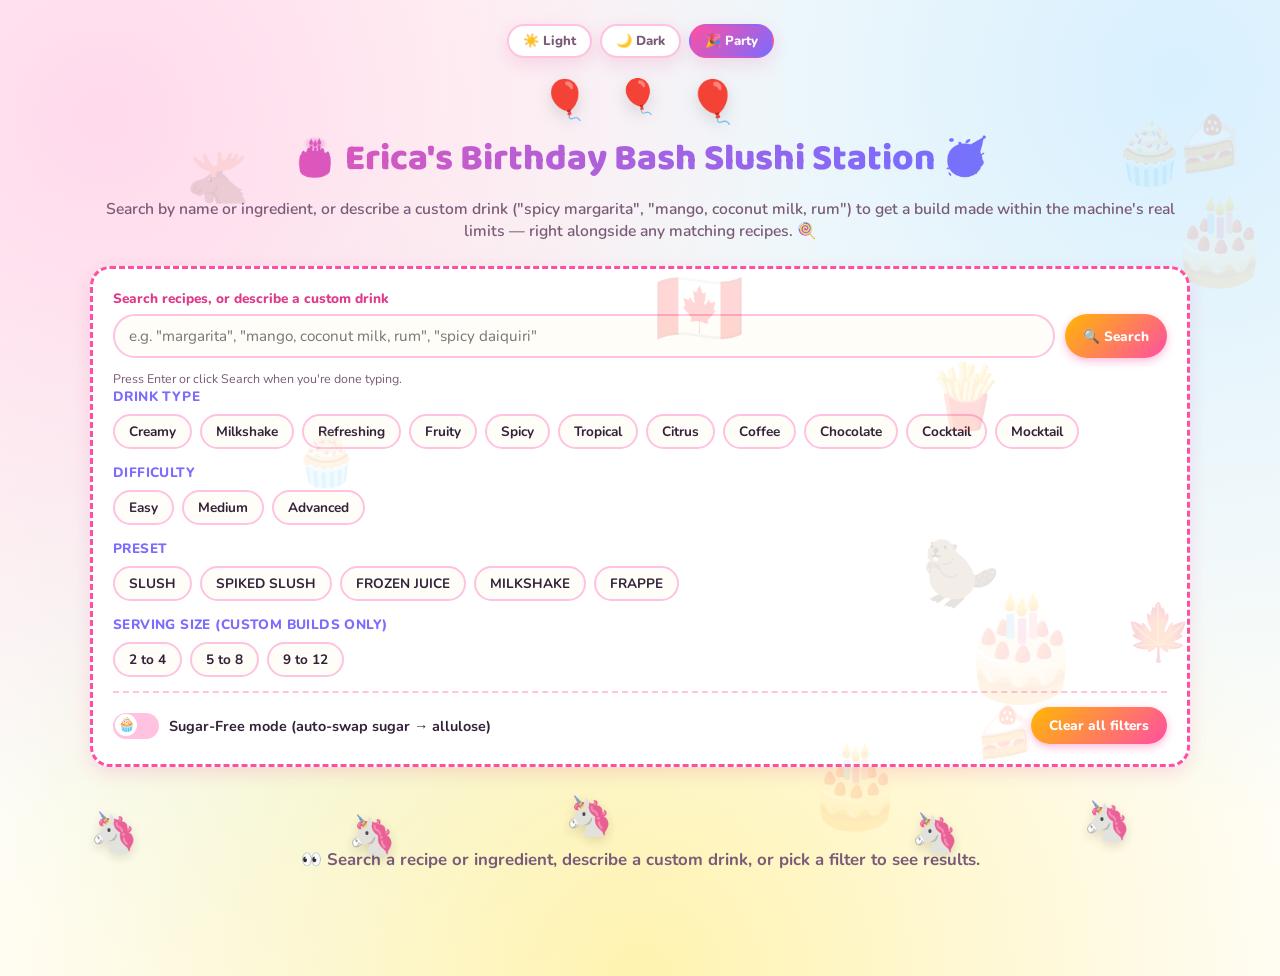
==== commit 4bbae9d2: "Add dual-unit measurements, 3-recipe custom variants, serving size, and ABV - Ingredient lines now s" ====
--- a/docs/index.html
+++ b/docs/index.html
@@ -74,6 +74,11 @@
         <div id="presetFilters" class="chip-row"></div>
       </div>
 
+      <div class="filter-group">
+        <span class="filter-label">Serving size (custom builds only)</span>
+        <div id="servingBandFilters" class="chip-row"></div>
+      </div>
+
       <div class="bottom-row">
         <label class="switch-label">
           <input type="checkbox" id="sugarFreeToggle" />
--- a/docs/styles.css
+++ b/docs/styles.css
@@ -765,6 +765,16 @@
   margin: 0;
 }
 
+.abv-note {
+  font-size: 0.8rem;
+  background: color-mix(in srgb, var(--accent) 12%, transparent);
+  border-left: 4px solid var(--accent);
+  padding: 8px 10px;
+  border-radius: 8px;
+  margin: 0;
+  color: var(--text);
+}
+
 :root[data-theme="party"] body.sugar-free-mode .app-header h1::after {
   content: " 🌿";
 }
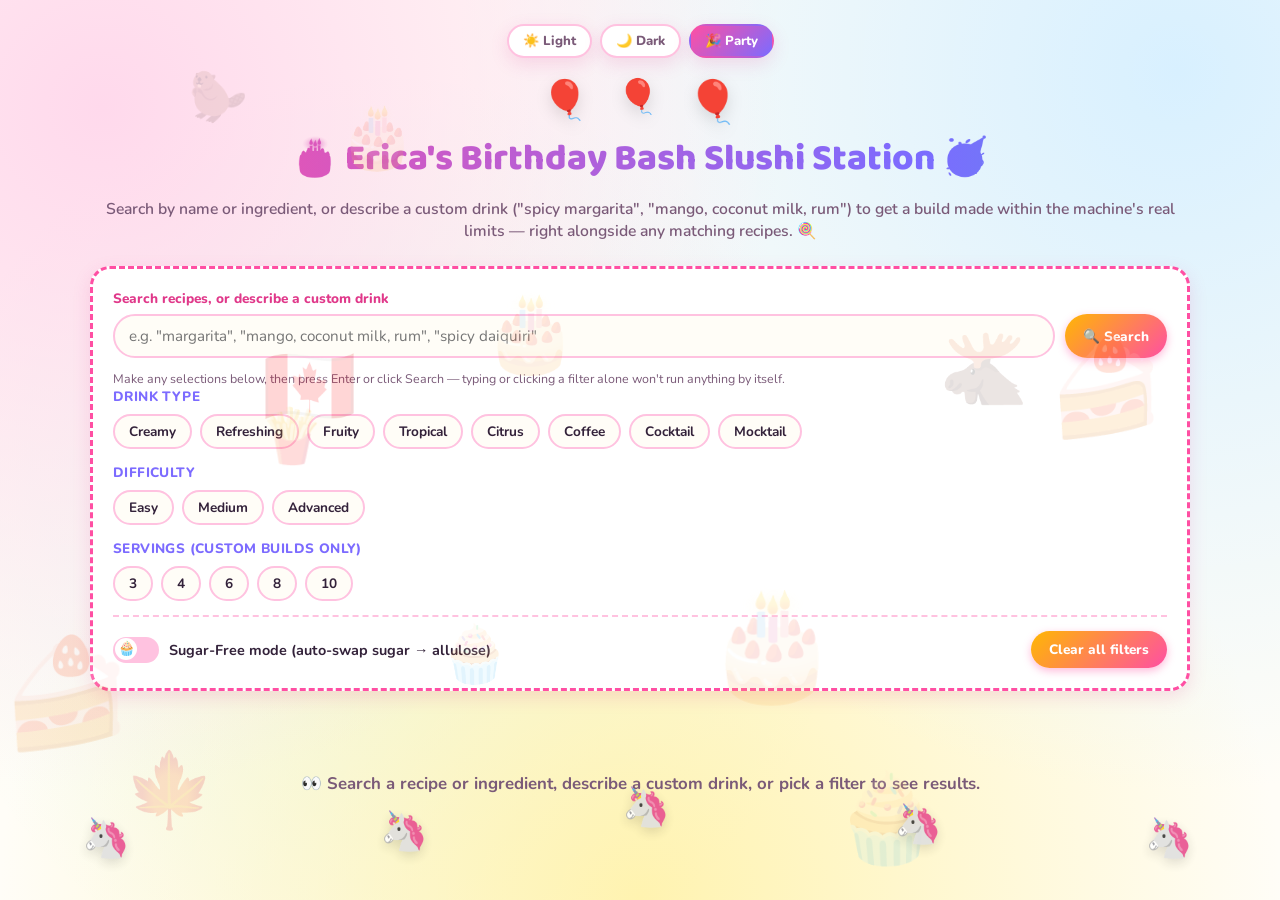
==== commit 41d414ed: "Local recipe history with starring, accurate servings, always-3 builds - Local custom-drink history " ====
--- a/docs/index.html
+++ b/docs/index.html
@@ -56,7 +56,10 @@
           <input id="query" type="search" placeholder='e.g. "margarita", "mango, coconut milk, rum", "spicy daiquiri"' autocomplete="off" />
           <button id="searchBtn" type="button" class="clear-btn search-btn">🔍 Search</button>
         </div>
-        <p class="search-hint">Press Enter or click Search when you're done typing.</p>
+        <p class="search-hint">
+          Make any selections below, then press Enter or click Search — typing
+          or clicking a filter alone won't run anything by itself.
+        </p>
       </div>
 
       <div class="filter-group">
@@ -70,13 +73,8 @@
       </div>
 
       <div class="filter-group">
-        <span class="filter-label">Preset</span>
-        <div id="presetFilters" class="chip-row"></div>
-      </div>
-
-      <div class="filter-group">
-        <span class="filter-label">Serving size (custom builds only)</span>
-        <div id="servingBandFilters" class="chip-row"></div>
+        <span class="filter-label">Servings (custom builds only)</span>
+        <div id="servingSizeFilters" class="chip-row"></div>
       </div>
 
       <div class="bottom-row">
@@ -87,6 +85,13 @@
         </label>
         <button id="clearFilters" type="button" class="clear-btn">Clear all filters</button>
       </div>
+    </section>
+
+    <section class="history-section" id="historyPanel" hidden>
+      <div class="results-header">
+        <span class="filter-label">🕘 Recent custom drinks</span>
+      </div>
+      <div id="historyList" class="history-list"></div>
     </section>
 
     <section class="results-section">
--- a/docs/styles.css
+++ b/docs/styles.css
@@ -541,6 +541,78 @@
   font-size: 0.95rem;
 }
 
+.history-section {
+  background: var(--surface);
+  border: 2px solid var(--border);
+  border-radius: 16px;
+  padding: 16px 20px;
+  margin-bottom: 24px;
+  box-shadow: var(--shadow);
+}
+
+.history-list {
+  display: flex;
+  flex-wrap: wrap;
+  gap: 8px;
+}
+
+.history-item {
+  display: flex;
+  align-items: center;
+  gap: 2px;
+  border: 2px solid var(--border);
+  border-radius: 999px;
+  padding: 2px 4px 2px 8px;
+  background: var(--bg);
+}
+
+.history-star,
+.history-delete,
+.history-label {
+  border: none;
+  background: none;
+  font-family: inherit;
+  cursor: pointer;
+  color: var(--text);
+}
+
+.history-star {
+  font-size: 0.95rem;
+  padding: 2px 2px;
+  line-height: 1;
+}
+
+.history-star.starred {
+  filter: drop-shadow(0 0 2px color-mix(in srgb, var(--accent) 60%, transparent));
+}
+
+.history-label {
+  font-size: 0.82rem;
+  font-weight: 700;
+  padding: 4px 2px;
+  max-width: 260px;
+  overflow: hidden;
+  text-overflow: ellipsis;
+  white-space: nowrap;
+}
+
+.history-label:hover {
+  color: var(--accent-dark);
+  text-decoration: underline;
+}
+
+.history-delete {
+  font-size: 0.7rem;
+  color: var(--text-muted);
+  padding: 2px 6px;
+  border-radius: 999px;
+}
+
+.history-delete:hover {
+  color: var(--accent-dark);
+  background: color-mix(in srgb, var(--accent) 15%, transparent);
+}
+
 .results-grid {
   display: grid;
   grid-template-columns: repeat(auto-fill, minmax(300px, 1fr));
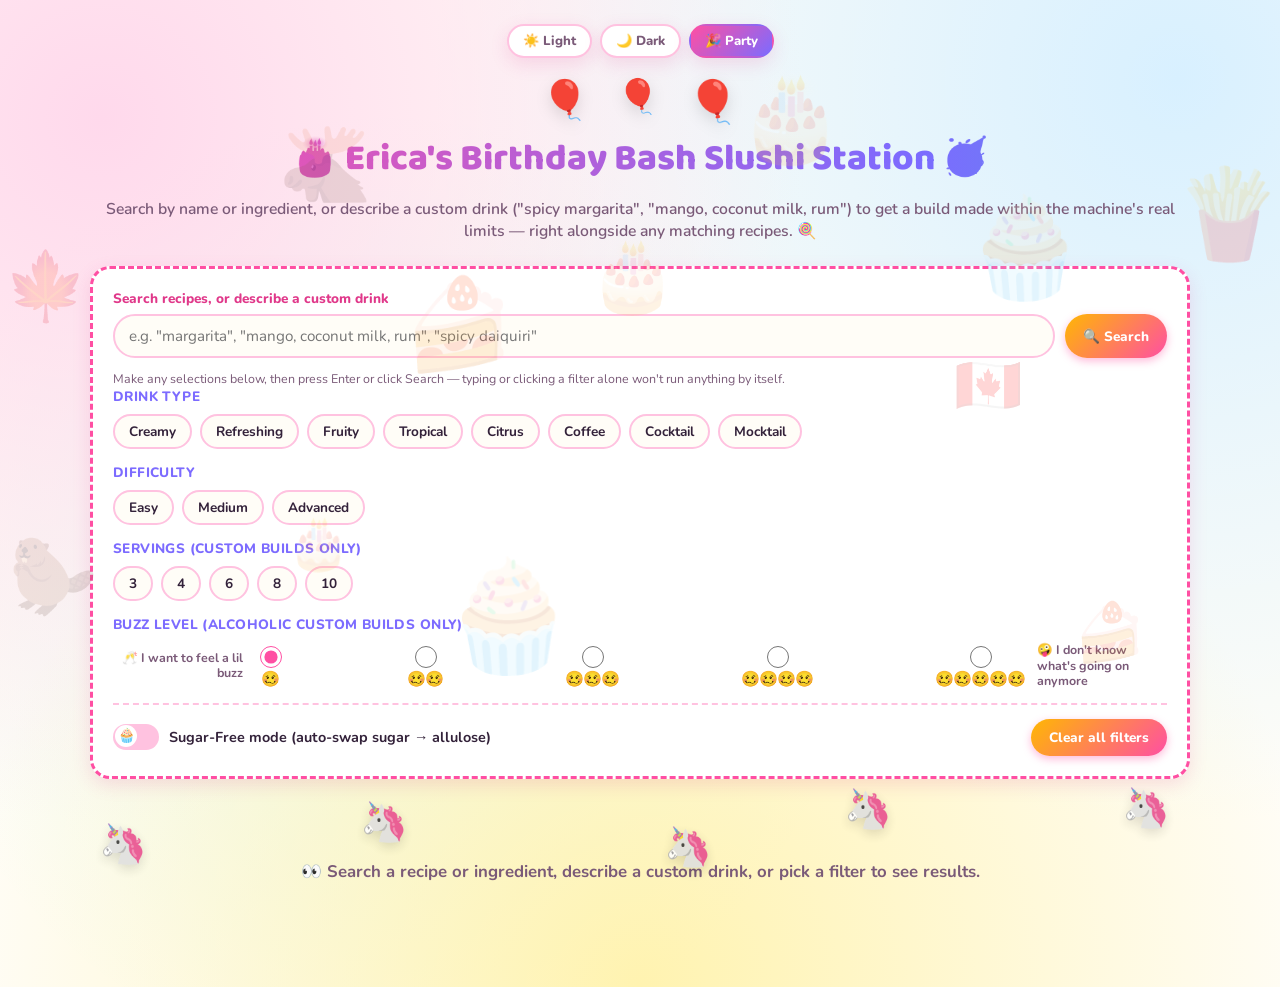
==== commit 6ae17d61: "Fix ABV math to use real strength, add buzz-level slider with live rescale - Fixed ABV calculations " ====
--- a/docs/index.html
+++ b/docs/index.html
@@ -77,6 +77,15 @@
         <div id="servingSizeFilters" class="chip-row"></div>
       </div>
 
+      <div class="filter-group">
+        <span class="filter-label">Buzz level (alcoholic custom builds only)</span>
+        <div class="buzz-slider">
+          <span class="buzz-caption buzz-caption-left">🥂 I want to feel a lil buzz</span>
+          <div id="buzzStops" class="buzz-stops"></div>
+          <span class="buzz-caption buzz-caption-right">🤪 I don't know what's going on anymore</span>
+        </div>
+      </div>
+
       <div class="bottom-row">
         <label class="switch-label">
           <input type="checkbox" id="sugarFreeToggle" />
--- a/docs/styles.css
+++ b/docs/styles.css
@@ -455,6 +455,56 @@
   transform: translateY(-1px) scale(1.03);
 }
 
+.buzz-slider {
+  display: flex;
+  align-items: center;
+  gap: 12px;
+  flex-wrap: wrap;
+}
+
+.buzz-caption {
+  font-size: 0.78rem;
+  font-weight: 700;
+  color: var(--text-muted);
+  max-width: 130px;
+  line-height: 1.25;
+}
+
+.buzz-caption-left {
+  text-align: right;
+}
+
+.buzz-stops {
+  display: flex;
+  align-items: flex-start;
+  gap: 14px;
+  flex: 1;
+  justify-content: space-between;
+  min-width: 220px;
+}
+
+.buzz-stop {
+  display: flex;
+  flex-direction: column;
+  align-items: center;
+  gap: 4px;
+  cursor: pointer;
+}
+
+.buzz-radio {
+  width: 22px;
+  height: 22px;
+  accent-color: var(--accent);
+  cursor: pointer;
+}
+
+.buzz-emojis {
+  font-size: 0.95rem;
+  line-height: 1;
+  white-space: nowrap;
+  letter-spacing: -1px;
+}
+
 .bottom-row {
   display: flex;
   align-items: center;
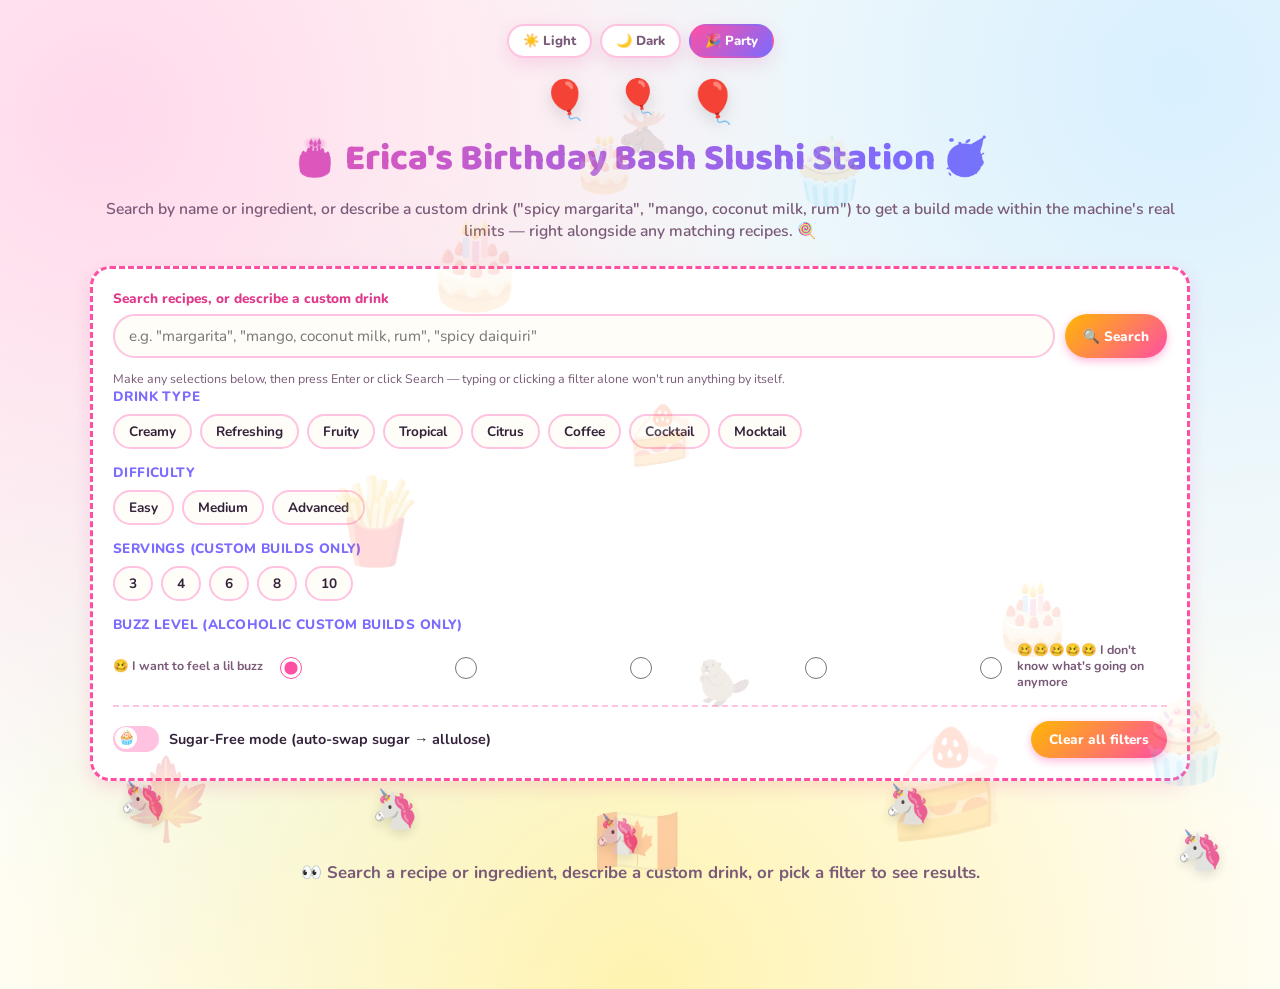
==== commit 3f61a79b: "Fix buzz-level ABV targeting, simplify slider, adjust dataset recipes too - Fixed buzz-level slider " ====
--- a/docs/index.html
+++ b/docs/index.html
@@ -80,9 +80,9 @@
       <div class="filter-group">
         <span class="filter-label">Buzz level (alcoholic custom builds only)</span>
         <div class="buzz-slider">
-          <span class="buzz-caption buzz-caption-left">🥂 I want to feel a lil buzz</span>
+          <span class="buzz-caption buzz-caption-left">🥴 I want to feel a lil buzz</span>
           <div id="buzzStops" class="buzz-stops"></div>
-          <span class="buzz-caption buzz-caption-right">🤪 I don't know what's going on anymore</span>
+          <span class="buzz-caption buzz-caption-right">🥴🥴🥴🥴🥴 I don't know what's going on anymore</span>
         </div>
       </div>
 
--- a/docs/styles.css
+++ b/docs/styles.css
@@ -466,8 +466,8 @@
   font-size: 0.78rem;
   font-weight: 700;
   color: var(--text-muted);
-  max-width: 130px;
-  line-height: 1.25;
+  max-width: 150px;
+  line-height: 1.3;
 }
 
 .buzz-caption-left {
@@ -476,19 +476,11 @@
 
 .buzz-stops {
   display: flex;
-  align-items: flex-start;
+  align-items: center;
   gap: 14px;
   flex: 1;
   justify-content: space-between;
   min-width: 220px;
-}
-
-.buzz-stop {
-  display: flex;
-  flex-direction: column;
-  align-items: center;
-  gap: 4px;
-  cursor: pointer;
 }
 
 .buzz-radio {
@@ -496,13 +488,6 @@
   height: 22px;
   accent-color: var(--accent);
   cursor: pointer;
-}
-
-.buzz-emojis {
-  font-size: 0.95rem;
-  line-height: 1;
-  white-space: nowrap;
-  letter-spacing: -1px;
 }
 
 .bottom-row {
@@ -897,6 +882,17 @@
   color: var(--text);
 }
 
+.adjusted-note {
+  font-size: 0.78rem;
+  font-style: italic;
+  background: color-mix(in srgb, var(--text-muted) 12%, transparent);
+  border-left: 4px solid var(--text-muted);
+  padding: 8px 10px;
+  border-radius: 8px;
+  margin: 0;
+  color: var(--text-muted);
+}
+
 :root[data-theme="party"] body.sugar-free-mode .app-header h1::after {
   content: " 🌿";
 }
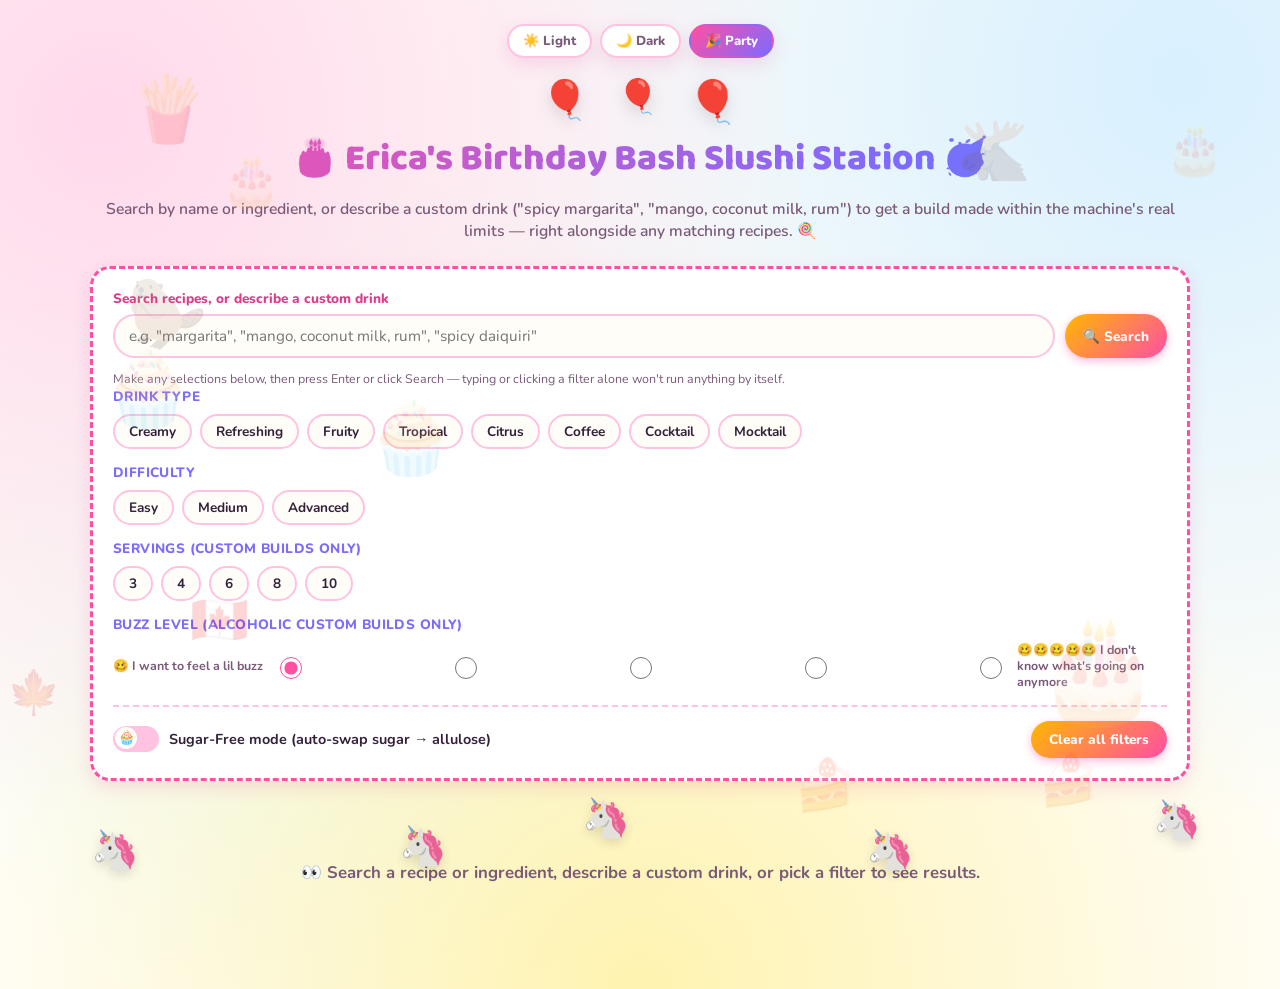
==== commit a06981e2: "Hard-cap allulose-based drinks at 3-4% ABV/175ml, swap to diet bases Allulose-based (Sugar-Free mode" ====
--- a/docs/index.html
+++ b/docs/index.html
@@ -84,6 +84,11 @@
           <div id="buzzStops" class="buzz-stops"></div>
           <span class="buzz-caption buzz-caption-right">🥴🥴🥴🥴🥴 I don't know what's going on anymore</span>
         </div>
+        <p class="buzz-sugarfree-note" id="buzzSugarFreeNote" hidden>
+          Buzz level doesn't apply in Sugar-Free mode — allulose-based drinks
+          are hard-capped at 3-4% ABV and 175 ml of alcohol per pitcher,
+          regardless of this slider.
+        </p>
       </div>
 
       <div class="bottom-row">
--- a/docs/styles.css
+++ b/docs/styles.css
@@ -490,6 +490,50 @@
   cursor: pointer;
 }
 
+.buzz-radio:disabled {
+  cursor: not-allowed;
+}
+
+/* Sugar-Free mode hard-caps ABV/alcohol for allulose-based drinks — the
+ * buzz-level radial doesn't apply, so it's visually greyed out (radios
+ * themselves are also disabled in JS) and a note explains the fixed cap. */
+body.sugar-free-mode .buzz-slider {
+  opacity: 0.45;
+}
+
+.buzz-sugarfree-note {
+  font-size: 0.78rem;
+  color: var(--text-muted);
+  margin: 4px 0 0;
+  line-height: 1.4;
+}
+
+/* On a narrow/portrait phone, the row (caption - radios - caption) has no
+ * room to sit side by side without squishing or wrapping mid-word — stack
+ * it instead: caption above, a full-width row of radios, caption below. */
+@media (max-width: 480px) {
+  .buzz-slider {
+    flex-direction: column;
+    align-items: stretch;
+    gap: 6px;
+  }
+
+  .buzz-caption {
+    max-width: 100%;
+    text-align: center;
+  }
+
+  .buzz-caption-left {
+    text-align: center;
+  }
+
+  .buzz-stops {
+    min-width: 0;
+    width: 100%;
+    justify-content: space-evenly;
+  }
+}
+
 .bottom-row {
   display: flex;
   align-items: center;
@@ -882,6 +926,21 @@
   color: var(--text);
 }
 
+.brix-note {
+  font-size: 0.8rem;
+  background: color-mix(in srgb, var(--accent2) 12%, transparent);
+  border-left: 4px solid var(--accent2);
+  padding: 8px 10px;
+  border-radius: 8px;
+  margin: 0;
+  color: var(--text);
+}
+
+.brix-note.brix-warning {
+  background: color-mix(in srgb, #e0a800 18%, transparent);
+  border-left-color: #e0a800;
+}
+
 .adjusted-note {
   font-size: 0.78rem;
   font-style: italic;
